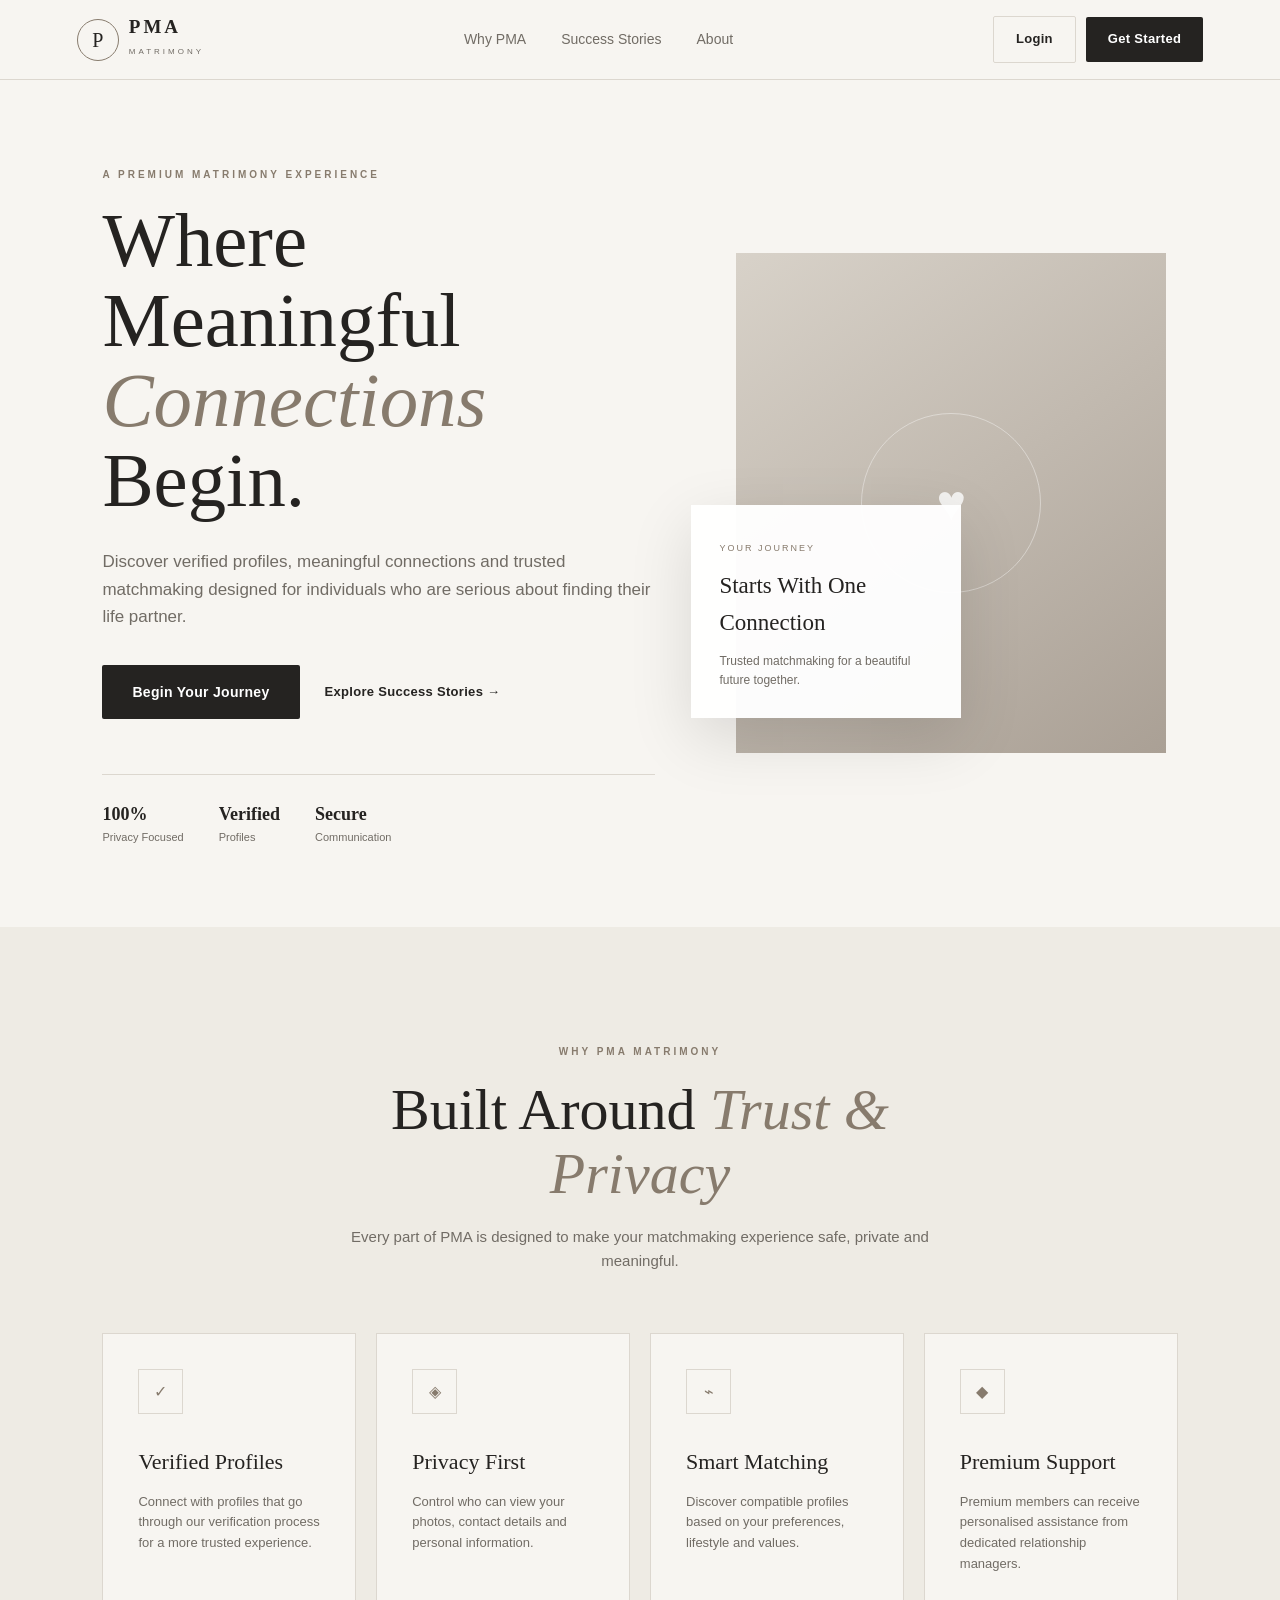
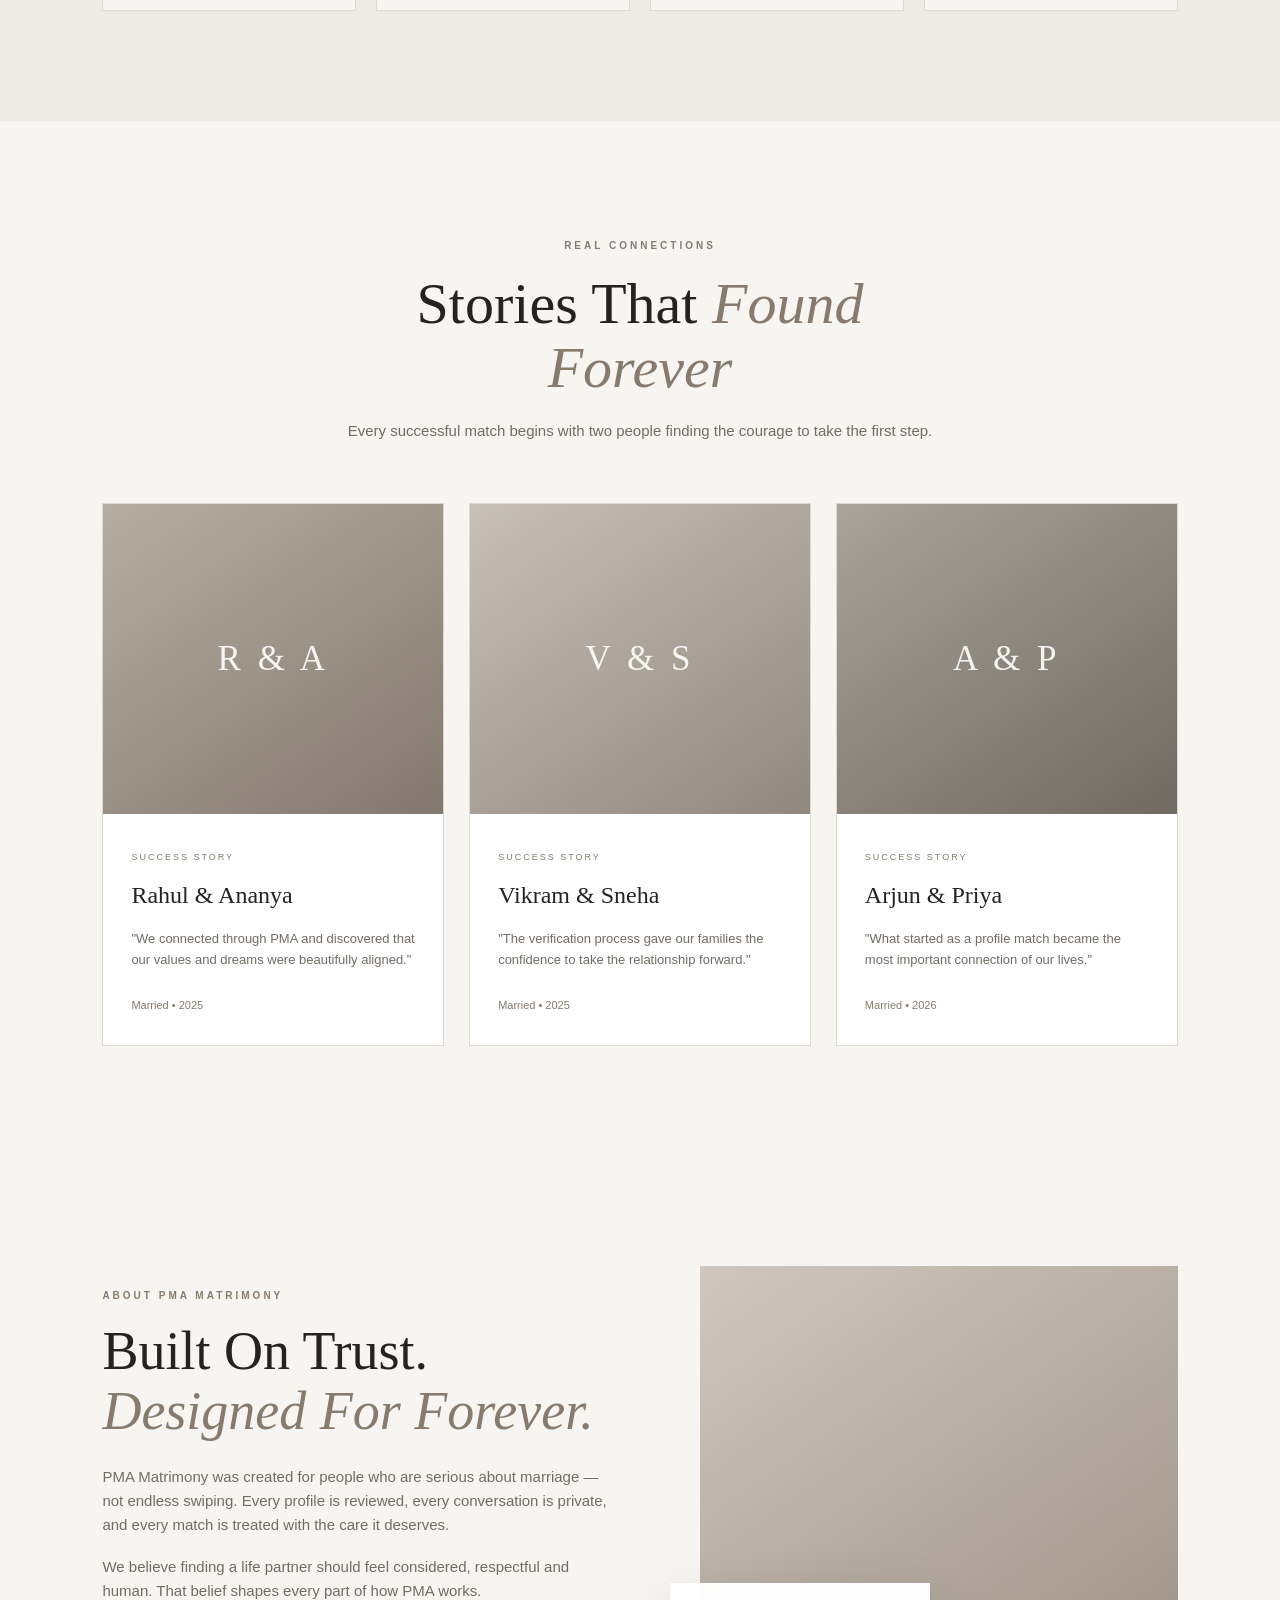
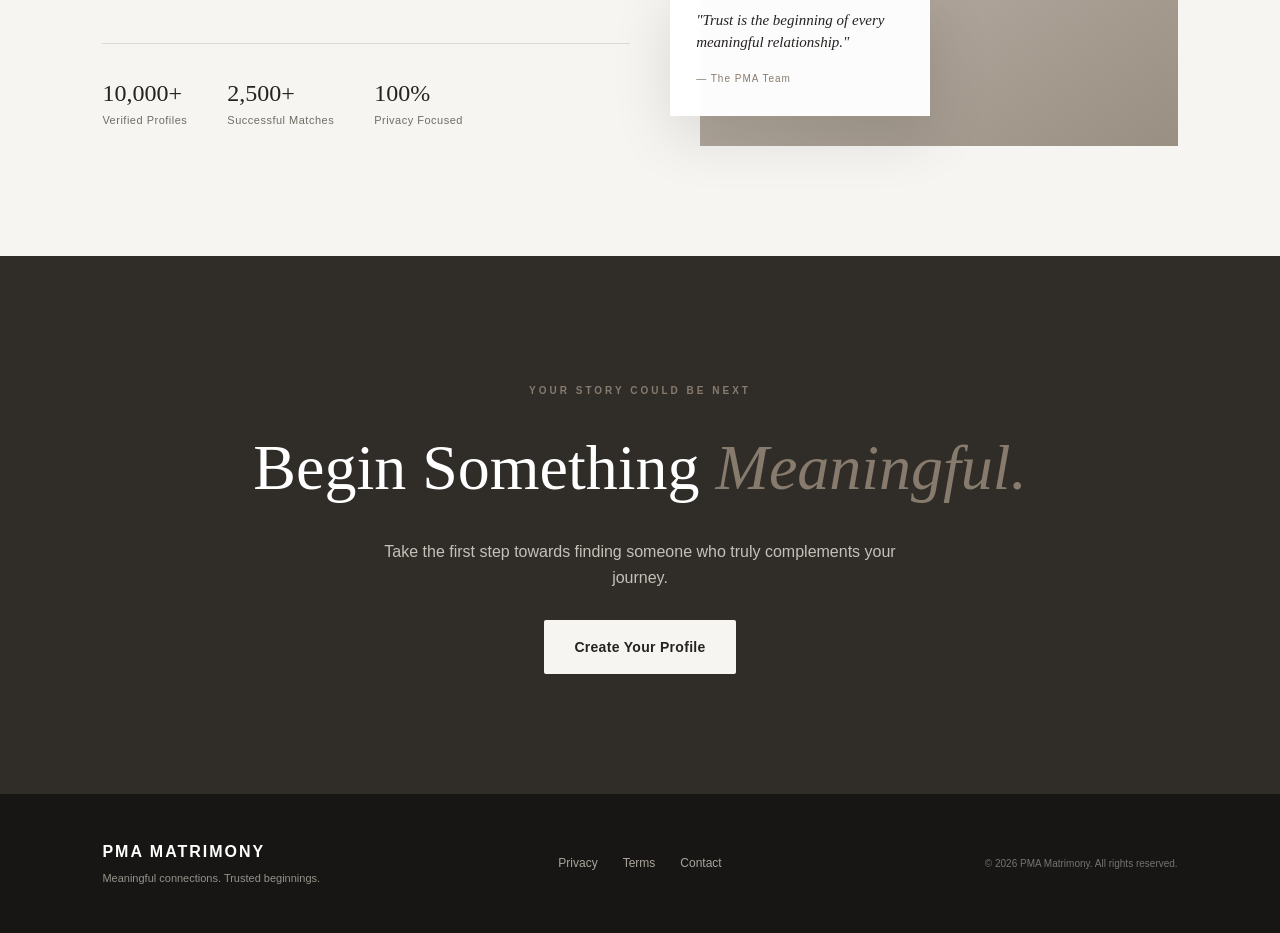
==== landing_page.html @ 4a173259 "Add files via upload" ====
<!DOCTYPE html>
<html lang="en">
<head>
    <meta charset="UTF-8">
    <meta name="viewport" content="width=device-width, initial-scale=1.0">

    <title>PMA Matrimony | Find Your Meaningful Match</title>

    <link rel="stylesheet" href="style.css">
</head>

<body>

<!-- ================= HEADER ================= -->

<header class="header">

    <div class="logo">
        <span class="logo-mark">P</span>
        <div>
            <h2>PMA</h2>
            <small>MATRIMONY</small>
        </div>
    </div>

    <nav class="navbar">
        <a href="#features">Why PMA</a>
        <a href="#stories">Success Stories</a>
        <a href="#about">About</a>
    </nav>

    <div class="header-buttons">
        <a href="login.html" class="btn btn-outline">Login</a>
        <a href="signup.html" class="btn btn-primary">Get Started</a>
    </div>

</header>


<!-- ================= HERO ================= -->

<section class="hero">

    <div class="hero-content">

        <span class="eyebrow">
            A PREMIUM MATRIMONY EXPERIENCE
        </span>

        <h1>
            Where Meaningful
            <span>Connections</span>
            Begin.
        </h1>

        <p>
            Discover verified profiles, meaningful connections and
            trusted matchmaking designed for individuals who are
            serious about finding their life partner.
        </p>

        <div class="hero-buttons">

            <a href="signup.html" class="btn btn-primary btn-large">
                Begin Your Journey
            </a>

            <a href="#stories" class="btn btn-text">
                Explore Success Stories →
            </a>

        </div>

        <div class="trust-row">

            <div>
                <strong>100%</strong>
                <span>Privacy Focused</span>
            </div>

            <div>
                <strong>Verified</strong>
                <span>Profiles</span>
            </div>

            <div>
                <strong>Secure</strong>
                <span>Communication</span>
            </div>

        </div>

    </div>


    <div class="hero-visual">

        <div class="hero-card">

            <div class="couple-image">
                <div class="image-placeholder">
                    <span>♥</span>
                </div>
            </div>

            <div class="match-card">

                <span>YOUR JOURNEY</span>

                <h3>Starts With One Connection</h3>

                <p>
                    Trusted matchmaking for a beautiful future together.
                </p>

            </div>

        </div>

    </div>

</section>


<!-- ================= FEATURES ================= -->

<section class="features-section" id="features">

    <div class="section-heading">

        <span class="eyebrow">WHY PMA MATRIMONY</span>

        <h2>
            Built Around
            <span>Trust & Privacy</span>
        </h2>

        <p>
            Every part of PMA is designed to make your matchmaking
            experience safe, private and meaningful.
        </p>

    </div>


    <div class="feature-grid">

        <div class="feature-card">

            <div class="feature-icon">✓</div>

            <h3>Verified Profiles</h3>

            <p>
                Connect with profiles that go through our verification
                process for a more trusted experience.
            </p>

        </div>


        <div class="feature-card">

            <div class="feature-icon">◈</div>

            <h3>Privacy First</h3>

            <p>
                Control who can view your photos, contact details and
                personal information.
            </p>

        </div>


        <div class="feature-card">

            <div class="feature-icon">⌁</div>

            <h3>Smart Matching</h3>

            <p>
                Discover compatible profiles based on your preferences,
                lifestyle and values.
            </p>

        </div>


        <div class="feature-card">

            <div class="feature-icon">◆</div>

            <h3>Premium Support</h3>

            <p>
                Premium members can receive personalised assistance
                from dedicated relationship managers.
            </p>

        </div>

    </div>

</section>


<!-- ================= SUCCESS STORIES ================= -->

<section class="stories-section" id="stories">

    <div class="section-heading">

        <span class="eyebrow">REAL CONNECTIONS</span>

        <h2>
            Stories That
            <span>Found Forever</span>
        </h2>

        <p>
            Every successful match begins with two people finding
            the courage to take the first step.
        </p>

    </div>


    <div class="story-grid">

        <article class="story-card">

            <div class="story-photo">
                <span>R & A</span>
            </div>

            <div class="story-content">

                <span class="story-label">SUCCESS STORY</span>

                <h3>Rahul & Ananya</h3>

                <p>
                    "We connected through PMA and discovered that
                    our values and dreams were beautifully aligned."
                </p>

                <small>Married • 2025</small>

            </div>

        </article>


        <article class="story-card">

            <div class="story-photo story-photo-two">
                <span>V & S</span>
            </div>

            <div class="story-content">

                <span class="story-label">SUCCESS STORY</span>

                <h3>Vikram & Sneha</h3>

                <p>
                    "The verification process gave our families
                    the confidence to take the relationship forward."
                </p>

                <small>Married • 2025</small>

            </div>

        </article>


        <article class="story-card">

            <div class="story-photo story-photo-three">
                <span>A & P</span>
            </div>

            <div class="story-content">

                <span class="story-label">SUCCESS STORY</span>

                <h3>Arjun & Priya</h3>

                <p>
                    "What started as a profile match became
                    the most important connection of our lives."
                </p>

                <small>Married • 2026</small>

            </div>

        </article>

    </div>

</section>

<!-- ================= ABOUT ================= -->

<section class="about-section" id="about">

    <div class="about-inner">

        <div class="about-text">

            <span class="eyebrow">ABOUT PMA MATRIMONY</span>

            <h2>
                Built On Trust.
                <span>Designed For Forever.</span>
            </h2>

            <p>
                PMA Matrimony was created for people who are serious
                about marriage — not endless swiping. Every profile is
                reviewed, every conversation is private, and every match
                is treated with the care it deserves.
            </p>

            <p>
                We believe finding a life partner should feel
                considered, respectful and human. That belief shapes
                every part of how PMA works.
            </p>

            <div class="about-stats">

                <div>
                    <strong>10,000+</strong>
                    <span>Verified Profiles</span>
                </div>

                <div>
                    <strong>2,500+</strong>
                    <span>Successful Matches</span>
                </div>

                <div>
                    <strong>100%</strong>
                    <span>Privacy Focused</span>
                </div>

            </div>

        </div>


        <div class="about-visual">

            <div class="about-image"></div>

            <div class="about-quote">

                <p>
                    "Trust is the beginning of
                    every meaningful relationship."
                </p>

                <small>— The PMA Team</small>

            </div>

        </div>

    </div>

</section>

<!-- ================= CTA ================= -->

<section class="cta-section">

    <div>

        <span class="eyebrow">YOUR STORY COULD BE NEXT</span>

        <h2>
            Begin Something
            <span>Meaningful.</span>
        </h2>

        <p>
            Take the first step towards finding someone
            who truly complements your journey.
        </p>

        <a href="signup.html" class="btn btn-light btn-large">
            Create Your Profile
        </a>

    </div>

</section>


<!-- ================= FOOTER ================= -->

<footer class="footer">

    <div class="footer-logo">
        <strong>PMA MATRIMONY</strong>
        <p>Meaningful connections. Trusted beginnings.</p>
    </div>

    <div class="footer-links">
        <a href="#">Privacy</a>
        <a href="#">Terms</a>
        <a href="#">Contact</a>
    </div>

    <p class="copyright">
        © 2026 PMA Matrimony. All rights reserved.
    </p>

</footer>

<!-- ================= PREMIUM SPLASH BUFFER ================= -->

<div class="splash-overlay" id="splashOverlay" aria-hidden="true">

    <div class="splash-content">

        <h1 class="splash-letters" aria-label="PMA">
            <span>P</span><span>M</span><span>A</span>
        </h1>

        <span class="splash-sub">MATRIMONY</span>

        <div class="splash-divider"></div>

        <p class="splash-quote">
            Where Meaningful Connections Begin.
        </p>

    </div>

</div>

<script src="script.js"></script>

</body>
</html>
---- style.css ----
/* =====================================================
   PMA MATRIMONY
   PREMIUM GLOBAL STYLES
===================================================== */


/* ================= RESET ================= */

* {
    margin: 0;
    padding: 0;
    box-sizing: border-box;
}


html {
    scroll-behavior: smooth;
}


body {
    font-family:
        Inter,
        "Segoe UI",
        Arial,
        sans-serif;

    background: #f7f5f1;

    color: #252321;

    line-height: 1.6;
}


a {
    text-decoration: none;
    color: inherit;
}


button,
input,
select,
textarea {
    font: inherit;
}


button {
    cursor: pointer;
}


/* ================= VARIABLES ================= */

:root {

    --ivory: #f7f5f1;

    --cream: #eeebe4;

    --white: #ffffff;

    --charcoal: #252321;

    --dark: #171615;

    --muted: #716c65;

    --border: #dcd7cf;

    --taupe: #a79e91;

    --bronze: #877b6d;

    --soft-dark: #302d29;

}


/* ================= LOGO ================= */

.logo {
    display: flex;
    align-items: center;
    gap: 10px;
}


.logo-mark {
    width: 42px;
    height: 42px;

    display: flex;
    align-items: center;
    justify-content: center;

    border: 1px solid var(--bronze);

    font-family: Georgia, serif;

    font-size: 20px;

    border-radius: 50%;
}


.logo h2 {
    font-family: Georgia, serif;

    font-size: 19px;

    letter-spacing: 3px;

    line-height: 1;
}


.logo small {
    font-size: 8px;

    letter-spacing: 3px;

    color: var(--muted);
}


/* ================= HEADER ================= */

.header {
    min-height: 80px;

    padding: 0 6%;

    display: flex;

    align-items: center;

    justify-content: space-between;

    background: rgba(247, 245, 241, 0.96);

    border-bottom: 1px solid var(--border);

    position: sticky;

    top: 0;

    z-index: 100;
}


.navbar {
    display: flex;

    gap: 35px;
}


.navbar a {
    font-size: 14px;

    color: var(--muted);

    transition: 0.3s;
}


.navbar a:hover {
    color: var(--charcoal);
}


.header-buttons {
    display: flex;

    align-items: center;

    gap: 10px;
}


/* ================= BUTTONS ================= */

.btn {
    border: none;

    padding: 12px 22px;

    border-radius: 2px;

    display: inline-flex;

    justify-content: center;

    align-items: center;

    font-size: 13px;

    font-weight: 600;

    letter-spacing: 0.3px;

    transition: all 0.3s ease;
}


.btn-primary {
    background: var(--charcoal);

    color: white;
}


.btn-primary:hover {
    background: #000;

    transform: translateY(-2px);
}


.btn-outline {
    border: 1px solid var(--border);

    background: transparent;

    color: var(--charcoal);
}


.btn-outline:hover {
    background: var(--cream);

    border-color: var(--taupe);
}


.btn-text {
    padding-left: 0;

    color: var(--charcoal);
}


.btn-light {
    background: var(--ivory);

    color: var(--charcoal);
}


.btn-large {
    padding: 16px 30px;

    font-size: 14px;
}


/* ================= HERO ================= */

.hero {
    min-height: 700px;

    padding: 80px 8%;

    display: grid;

    grid-template-columns: 1.1fr 0.9fr;

    align-items: center;

    gap: 70px;
}


.hero-content {
    max-width: 650px;
}


.eyebrow {
    display: inline-block;

    font-size: 10px;

    letter-spacing: 3px;

    color: var(--bronze);

    font-weight: 700;

    margin-bottom: 18px;
}


.hero h1 {
    font-family: Georgia, serif;

    font-size: clamp(48px, 6vw, 78px);

    font-weight: 400;

    line-height: 1.04;

    margin-bottom: 28px;
}


.hero h1 span,
.section-heading h2 span,
.cta-section h2 span,
.auth-brand-content h1 span,
.profile-heading h1 span {
    font-style: italic;

    color: var(--bronze);
}


.hero-content > p {
    max-width: 570px;

    color: var(--muted);

    font-size: 17px;

    margin-bottom: 35px;
}


.hero-buttons {
    display: flex;

    align-items: center;

    gap: 25px;

    flex-wrap: wrap;
}


.trust-row {
    display: flex;

    gap: 35px;

    margin-top: 55px;

    padding-top: 25px;

    border-top: 1px solid var(--border);
}


.trust-row div {
    display: flex;

    flex-direction: column;
}


.trust-row strong {
    font-family: Georgia, serif;

    font-size: 18px;
}


.trust-row span {
    color: var(--muted);

    font-size: 11px;
}


/* ================= HERO VISUAL ================= */

.hero-visual {
    display: flex;

    justify-content: center;
}


.hero-card {
    width: min(430px, 100%);

    position: relative;
}


.couple-image {
    height: 500px;

    background:
        linear-gradient(
            145deg,
            #d8d2c9,
            #aaa095
        );

    display: flex;

    align-items: center;

    justify-content: center;
}


.image-placeholder {
    width: 180px;

    height: 180px;

    border-radius: 50%;

    border: 1px solid rgba(255,255,255,0.5);

    display: flex;

    justify-content: center;

    align-items: center;

    color: white;

    font-size: 50px;

    opacity: 0.8;
}


.match-card {
    position: absolute;

    left: -45px;

    bottom: 35px;

    width: 270px;

    padding: 28px;

    background: rgba(255,255,255,0.96);

    box-shadow: 0 20px 60px rgba(0,0,0,0.12);
}


.match-card span {
    font-size: 9px;

    letter-spacing: 2px;

    color: var(--bronze);
}


.match-card h3 {
    font-family: Georgia, serif;

    font-size: 23px;

    font-weight: 400;

    margin: 10px 0;
}


.match-card p {
    color: var(--muted);

    font-size: 12px;
}


/* ================= SECTIONS ================= */

.features-section,
.stories-section {
    padding: 110px 8%;
}


.features-section {
    background: #eeebe4;
}


.section-heading {
    max-width: 620px;

    margin: 0 auto 60px;

    text-align: center;
}


.section-heading h2 {
    font-family: Georgia, serif;

    font-size: clamp(38px, 5vw, 58px);

    font-weight: 400;

    line-height: 1.1;

    margin-bottom: 20px;
}


.section-heading p {
    color: var(--muted);

    font-size: 15px;
}


/* ================= FEATURE GRID ================= */

.feature-grid {
    display: grid;

    grid-template-columns:
        repeat(4, 1fr);

    gap: 20px;
}


.feature-card {
    background: var(--ivory);

    padding: 35px;

    min-height: 260px;

    border: 1px solid var(--border);

    transition: 0.3s;
}


.feature-card:hover {
    transform: translateY(-5px);

    box-shadow: 0 15px 35px rgba(0,0,0,0.06);
}


.feature-icon {
    width: 45px;

    height: 45px;

    border: 1px solid var(--border);

    display: flex;

    justify-content: center;

    align-items: center;

    margin-bottom: 30px;

    color: var(--bronze);
}


.feature-card h3 {
    font-family: Georgia, serif;

    font-size: 22px;

    font-weight: 400;

    margin-bottom: 12px;
}


.feature-card p {
    color: var(--muted);

    font-size: 13px;
}


/* ================= STORIES ================= */

.story-grid {
    display: grid;

    grid-template-columns:
        repeat(3, 1fr);

    gap: 25px;
}


.story-card {
    background: white;

    border: 1px solid var(--border);
}


.story-photo {
    height: 310px;

    background:
        linear-gradient(
            145deg,
            #b7aea2,
            #82786d
        );

    display: flex;

    justify-content: center;

    align-items: center;

    color: rgba(255,255,255,0.9);

    font-family: Georgia, serif;

    font-size: 35px;

    letter-spacing: 4px;
}


.story-photo-two {
    background:
        linear-gradient(
            145deg,
            #c7c0b7,
            #91887d
        );
}


.story-photo-three {
    background:
        linear-gradient(
            145deg,
            #aaa399,
            #716a62
        );
}


.story-content {
    padding: 28px;
}


.story-label {
    font-size: 9px;

    letter-spacing: 2px;

    color: var(--bronze);
}


.story-content h3 {
    font-family: Georgia, serif;

    font-size: 24px;

    font-weight: 400;

    margin: 8px 0 15px;
}


.story-content p {
    color: var(--muted);

    font-size: 13px;

    margin-bottom: 20px;
}


.story-content small {
    color: var(--bronze);

    font-size: 11px;
}


/* ================= CTA ================= */

.cta-section {
    padding: 120px 8%;

    background: var(--soft-dark);

    color: white;

    text-align: center;
}


.cta-section h2 {
    font-family: Georgia, serif;

    font-size: clamp(42px, 5vw, 65px);

    font-weight: 400;

    margin-bottom: 20px;
}


.cta-section p {
    max-width: 520px;

    margin: 0 auto 30px;

    color: #c5c0b8;
}


/* ================= FOOTER ================= */

.footer {
    padding: 45px 8%;

    background: #171615;

    color: white;

    display: grid;

    grid-template-columns:
        1fr auto 1fr;

    align-items: center;

    gap: 30px;
}


.footer-logo strong {
    letter-spacing: 2px;
}


.footer-logo p {
    color: #96918a;

    font-size: 11px;

    margin-top: 5px;
}


.footer-links {
    display: flex;

    gap: 25px;

    font-size: 12px;

    color: #aaa49c;
}


.copyright {
    text-align: right;

    color: #77736e;

    font-size: 10px;
}


/* =====================================================
   AUTH PAGES
===================================================== */

.auth-page {
    min-height: 100vh;

    background: var(--ivory);
}


.auth-container {
    min-height: 100vh;

    display: grid;

    grid-template-columns: 45% 55%;
}


.auth-brand {
    background: var(--soft-dark);

    color: white;

    padding: 50px;

    display: flex;

    flex-direction: column;

    justify-content: space-between;
}


.auth-brand .logo-mark {
    border-color: #aaa197;
}


.auth-brand-content {
    max-width: 500px;

    margin: auto 0;
}


.auth-brand-content h1 {
    font-family: Georgia, serif;

    font-size: clamp(45px, 5vw, 65px);

    font-weight: 400;

    line-height: 1.05;

    margin-bottom: 25px;
}


.auth-brand-content p {
    color: #bdb7af;

    max-width: 450px;
}


.auth-form-container {
    display: flex;

    align-items: center;

    justify-content: center;

    padding: 60px 8%;
}


.auth-form {
    width: 100%;

    max-width: 480px;
}


.back-link {
    display: inline-block;

    color: var(--muted);

    font-size: 12px;

    margin-bottom: 45px;
}


.auth-form h2 {
    font-family: Georgia, serif;

    font-size: 42px;

    font-weight: 400;

    margin-bottom: 8px;
}


.form-intro {
    color: var(--muted);

    font-size: 13px;

    margin-bottom: 35px;
}


/* ================= FORMS ================= */

.form-group {
    margin-bottom: 20px;
}


.form-group label {
    display: block;

    font-size: 11px;

    font-weight: 600;

    margin-bottom: 8px;

    color: var(--charcoal);
}


.form-group input,
.form-group select,
.form-group textarea {
    width: 100%;

    padding: 14px 15px;

    background: white;

    border: 1px solid var(--border);

    outline: none;

    color: var(--charcoal);

    transition: 0.3s;

    border-radius: 2px;
}


.form-group input:focus,
.form-group select:focus,
.form-group textarea:focus {
    border-color: var(--bronze);

    box-shadow:
        0 0 0 3px rgba(135,123,109,0.08);
}


.password-wrapper {
    position: relative;
}


.password-wrapper input {
    padding-right: 65px;
}


.password-toggle {
    position: absolute;

    right: 12px;

    top: 50%;

    transform: translateY(-50%);

    border: none;

    background: none;

    color: var(--bronze);

    font-size: 11px;
}


.form-options {
    display: flex;

    justify-content: space-between;

    align-items: center;

    font-size: 11px;

    margin-bottom: 25px;
}


.form-options a,
.signup-text a {
    color: var(--bronze);

    font-weight: 600;
}


.remember {
    display: flex;

    gap: 7px;

    align-items: center;
}


.auth-submit {
    width: 100%;

    padding: 16px;
}


.error-message {
    display: block;

    color: #8b5e5e;

    font-size: 11px;

    margin-top: 5px;
}


.success-message {
    color: #66705f;

    font-size: 12px;

    margin-top: 15px;
}


.auth-divider {
    margin: 30px 0;

    border-top: 1px solid var(--border);

    text-align: center;

    position: relative;
}


.auth-divider span {
    position: relative;

    top: -10px;

    padding: 0 12px;

    background: var(--ivory);

    font-size: 10px;

    color: var(--muted);
}


.signup-text {
    text-align: center;

    font-size: 12px;

    color: var(--muted);
}


.demo-info {
    margin-top: 30px;

    padding: 15px;

    background: var(--cream);

    font-size: 11px;

    color: var(--muted);
}


.demo-info strong {
    color: var(--charcoal);

    display: block;

    margin-bottom: 5px;
}


/* ================= SIGNUP ================= */

.form-row {
    display: grid;

    grid-template-columns: 1fr 1fr;

    gap: 15px;
}


.terms-check {
    display: flex;

    gap: 10px;

    align-items: flex-start;

    font-size: 11px;

    color: var(--muted);

    margin-bottom: 15px;
}


/* =====================================================
   PROFILE SETUP
===================================================== */

.profile-page {
    background: var(--ivory);
}


.profile-header {
    min-height: 75px;

    background: white;

    border-bottom: 1px solid var(--border);

    padding: 0 7%;

    display: flex;

    justify-content: space-between;

    align-items: center;
}


.save-text {
    font-size: 11px;

    color: var(--muted);
}


.profile-container {
    max-width: 1000px;

    margin: auto;

    padding: 80px 25px;
}


.profile-heading {
    text-align: center;

    max-width: 650px;

    margin: auto auto 55px;
}


.profile-heading h1 {
    font-family: Georgia, serif;

    font-weight: 400;

    font-size: 55px;

    line-height: 1.05;

    margin-bottom: 20px;
}


.profile-heading p {
    color: var(--muted);
}


/* ================= PROGRESS ================= */

.profile-progress {
    display: flex;

    align-items: center;

    justify-content: center;

    margin-bottom: 60px;
}


.progress-step {
    display: flex;

    align-items: center;

    gap: 8px;

    font-size: 11px;

    color: var(--muted);

    white-space: nowrap;
}


.progress-step span {
    width: 30px;

    height: 30px;

    border: 1px solid var(--border);

    display: flex;

    align-items: center;

    justify-content: center;

    border-radius: 50%;
}


.progress-step.active {
    color: var(--charcoal);

    font-weight: 600;
}


.progress-step.active span {
    background: var(--charcoal);

    color: white;

    border-color: var(--charcoal);
}


.progress-line {
    height: 1px;

    width: 70px;

    background: var(--border);

    margin: 0 15px;
}


/* ================= PROFILE SECTION ================= */

.profile-section {
    background: white;

    border: 1px solid var(--border);

    padding: 40px;

    margin-bottom: 25px;
}


.profile-section-heading {
    display: flex;

    gap: 20px;

    margin-bottom: 35px;
}


.profile-section-heading > span {
    font-family: Georgia, serif;

    color: var(--bronze);

    font-size: 18px;
}


.profile-section-heading h2 {
    font-family: Georgia, serif;

    font-weight: 400;

    font-size: 28px;
}


.profile-section-heading p {
    font-size: 12px;

    color: var(--muted);

    margin-top: 3px;
}


.form-grid {
    display: grid;

    grid-template-columns:
        repeat(2, 1fr);

    gap: 5px 20px;
}


.full-width {
    grid-column: 1 / -1;
}


.profile-actions {
    display: flex;

    justify-content: space-between;

    margin-top: 35px;
}


/* =====================================================
   DASHBOARD
===================================================== */

.dashboard-page {
    background: var(--ivory);
}


.dashboard-header {
    min-height: 75px;

    background: white;

    border-bottom: 1px solid var(--border);

    padding: 0 5%;

    display: flex;

    align-items: center;

    justify-content: space-between;
}


.dashboard-nav {
    display: flex;

    gap: 30px;
}


.dashboard-nav a {
    font-size: 12px;

    color: var(--muted);

    padding: 27px 0;

    border-bottom: 2px solid transparent;
}


.dashboard-nav a.active {
    color: var(--charcoal);

    border-color: var(--charcoal);
}


.dashboard-user {
    display: flex;

    align-items: center;

    gap: 10px;

    font-size: 11px;
}


.user-avatar {
    width: 32px;

    height: 32px;

    background: var(--cream);

    display: flex;

    justify-content: center;

    align-items: center;

    border-radius: 50%;
}


.dashboard-user button {
    border: none;

    background: none;

    color: var(--bronze);

    font-size: 11px;

    margin-left: 10px;
}


.dashboard-container {
    max-width: 1250px;

    margin: auto;

    padding: 60px 25px;
}


.dashboard-welcome {
    display: flex;

    justify-content: space-between;

    align-items: center;

    margin-bottom: 60px;
}


.dashboard-welcome h1 {
    font-family: Georgia, serif;

    font-weight: 400;

    font-size: 48px;
}


.dashboard-welcome p {
    color: var(--muted);

    font-size: 14px;
}


.profile-strength {
    width: 260px;

    padding: 22px;

    background: white;

    border: 1px solid var(--border);
}


.profile-strength span {
    font-size: 10px;

    color: var(--muted);
}


.profile-strength strong {
    display: block;

    font-family: Georgia, serif;

    font-size: 28px;

    margin: 4px 0 10px;
}


.strength-bar {
    height: 4px;

    background: var(--cream);
}


.strength-bar div {
    height: 100%;

    width: 72%;

    background: var(--bronze);
}


.profile-strength small {
    display: block;

    color: var(--muted);

    font-size: 9px;

    margin-top: 10px;
}


/* ================= MATCHES ================= */

.match-toolbar {
    display: flex;

    justify-content: space-between;

    align-items: center;

    margin-bottom: 25px;
}


.match-toolbar h2 {
    font-family: Georgia, serif;

    font-size: 28px;

    font-weight: 400;
}


.match-toolbar p {
    color: var(--muted);

    font-size: 11px;
}


.matches-grid {
    display: grid;

    grid-template-columns:
        repeat(3, 1fr);

    gap: 25px;
}


.match-profile {
    background: white;

    border: 1px solid var(--border);
}


.profile-photo {
    height: 330px;

    display: flex;

    align-items: center;

    justify-content: center;

    background:
        linear-gradient(
            145deg,
            #b9b0a5,
            #80776e
        );

    color: white;

    font-family: Georgia, serif;

    font-size: 25px;
}


.profile-two {
    background:
        linear-gradient(
            145deg,
            #c7c0b8,
            #918980
        );
}


.profile-three {
    background:
        linear-gradient(
            145deg,
            #aaa29a,
            #706a64
        );
}


.match-details {
    padding: 22px;
}


.verified {
    font-size: 9px;

    letter-spacing: 1px;

    color: #687160;
}


.match-details h3 {
    font-family: Georgia, serif;

    font-weight: 400;

    font-size: 23px;

    margin: 8px 0;
}


.match-details p {
    color: var(--muted);

    font-size: 11px;

    margin-bottom: 4px;
}


.match-actions {
    display: flex;

    gap: 8px;

    margin-top: 20px;
}


.match-actions .btn {
    flex: 1;

    padding: 10px 8px;

    font-size: 10px;
}


/* =====================================================
   RESPONSIVE DESIGN
===================================================== */


/* TABLET */

@media (max-width: 1000px) {

    .navbar {
        display: none;
    }


    .hero {
        grid-template-columns: 1fr;

        padding-top: 70px;

        text-align: center;
    }


    .hero-content {
        margin: auto;
    }


    .hero-buttons {
        justify-content: center;
    }


    .trust-row {
        justify-content: center;
    }


    .hero-visual {
        margin-top: 20px;
    }


    .feature-grid {
        grid-template-columns:
            repeat(2, 1fr);
    }


    .story-grid {
        grid-template-columns:
            repeat(2, 1fr);
    }


    .story-card:last-child {
        display: none;
    }


    .auth-container {
        grid-template-columns: 1fr;
    }


    .auth-brand {
        min-height: 350px;

        padding: 35px;
    }


    .auth-brand-content {
        margin-top: 60px;
    }


    .auth-form-container {
        padding: 60px 30px;
    }


    .dashboard-nav {
        display: none;
    }


    .matches-grid {
        grid-template-columns:
            repeat(2, 1fr);
    }

}


/* MOBILE */

@media (max-width: 650px) {

    .header {
        padding: 0 20px;
    }


    .header-buttons .btn-outline {
        display: none;
    }


    .header-buttons .btn {
        padding: 10px 15px;

        font-size: 11px;
    }


    .logo-mark {
        width: 36px;

        height: 36px;
    }


    .logo h2 {
        font-size: 16px;
    }


    .hero {
        padding: 60px 20px;

        gap: 50px;
    }


    .hero h1 {
        font-size: 48px;
    }


    .hero-content > p {
        font-size: 14px;
    }


    .trust-row {
        gap: 18px;

        flex-wrap: wrap;
    }


    .couple-image {
        height: 400px;
    }


    .match-card {
        left: 10px;

        bottom: 20px;

        width: 230px;
    }


    .features-section,
    .stories-section {
        padding: 75px 20px;
    }


    .section-heading h2 {
        font-size: 40px;
    }


    .feature-grid,
    .story-grid {
        grid-template-columns: 1fr;
    }


    .story-card:last-child {
        display: block;
    }


    .cta-section {
        padding: 80px 20px;
    }


    .footer {
        grid-template-columns: 1fr;

        text-align: center;
    }


    .footer-links {
        justify-content: center;
    }


    .copyright {
        text-align: center;
    }


    /* AUTH */

    .auth-brand {
        min-height: 300px;

        padding: 25px;
    }


    .auth-brand-content h1 {
        font-size: 45px;
    }


    .auth-form-container {
        padding: 45px 20px;
    }


    .auth-form h2 {
        font-size: 35px;
    }


    .form-row {
        grid-template-columns: 1fr;

        gap: 0;
    }


    /* PROFILE */

    .profile-header {
        padding: 0 20px;
    }


    .save-text {
        display: none;
    }


    .profile-container {
        padding: 55px 15px;
    }


    .profile-heading h1 {
        font-size: 43px;
    }


    .profile-progress {
        transform: scale(0.85);

        margin-left: -20px;

        margin-right: -20px;
    }


    .progress-line {
        width: 30px;

        margin: 0 7px;
    }


    .profile-section {
        padding: 25px 20px;
    }


    .form-grid {
        grid-template-columns: 1fr;
    }


    .full-width {
        grid-column: auto;
    }


    .profile-actions {
        flex-direction: column;

        gap: 10px;
    }


    /* DASHBOARD */

    .dashboard-header {
        padding: 0 20px;
    }


    .dashboard-user span,
    .dashboard-user button {
        display: none;
    }


    .dashboard-container {
        padding: 40px 15px;
    }


    .dashboard-welcome {
        flex-direction: column;

        align-items: flex-start;

        gap: 30px;
    }


    .dashboard-welcome h1 {
        font-size: 40px;
    }


    .profile-strength {
        width: 100%;
    }


    .matches-grid {
        grid-template-columns: 1fr;
    }


    .match-toolbar {
        align-items: flex-start;

        gap: 15px;
    }
}

/* =====================================================
PROFILE FORM ADDITIONS
===================================================== */

.form-hint {
display: block;
margin-top: 5px;

color: var(--muted);

font-size: 10px;

}

.profile-form-error {
width: 100%;

text-align: center;

color: #8b5e5e;

font-size: 12px;

margin-top: 20px;


}

/* Better select appearance */

.form-group select {
cursor: pointer;
}

/* Better textarea */

.form-group textarea {
resize: vertical;

min-height: 100px;

}

/* Mobile profile progress */

@media (max-width: 650px) {


.profile-progress {
    overflow-x: auto;

    justify-content: flex-start;

    padding-bottom: 10px;
}

.progress-step {
    flex-shrink: 0;
}

.profile-section-heading {
    gap: 12px;
}

.profile-section-heading h2 {
    font-size: 24px;
}


}

/* =========================================
   PMA MATRIMONY - AUTH PAGE RESPONSIVE FIX
   ========================================= */

.auth-page {
    margin: 0;
    padding: 0;
    min-height: 100vh;
    width: 100%;
    overflow-x: hidden;
}

.auth-container {
    min-height: 100vh;
    width: 100%;
    display: grid;
    grid-template-columns: 1fr 1fr;
}


/* =========================================
   LEFT BRAND AREA
   ========================================= */

.auth-brand {
    min-height: 100vh;
    padding: 60px;
    display: flex;
    flex-direction: column;
    justify-content: space-between;
    box-sizing: border-box;
}

.auth-logo {
    flex-shrink: 0;
}

.auth-brand-content {
    max-width: 560px;
    margin: auto 0;
}

.auth-brand-content .eyebrow {
    display: inline-block;
    margin-bottom: 20px;
    font-size: 12px;
    letter-spacing: 3px;
    font-weight: 600;
}

.auth-brand-content h1 {
    font-size: clamp(42px, 5vw, 76px);
    line-height: 1.05;
    margin: 0 0 25px;
}

.auth-brand-content h1 span {
    display: block;
}

.auth-brand-content p {
    max-width: 480px;
    font-size: 17px;
    line-height: 1.7;
}


/* =========================================
   FORM AREA
   ========================================= */

.auth-form-container {
    min-height: 100vh;
    display: flex;
    align-items: center;
    justify-content: center;
    padding: 50px;
    box-sizing: border-box;
}

.auth-form {
    width: 100%;
    max-width: 460px;
}

.back-link {
    display: inline-block;
    margin-bottom: 45px;
    text-decoration: none;
}

.auth-form h2 {
    margin: 0 0 10px;
    font-size: 38px;
    line-height: 1.2;
}

.form-intro {
    margin: 0 0 35px;
    line-height: 1.6;
}


/* =========================================
   FORM FIELDS
   ========================================= */

.form-group {
    width: 100%;
    margin-bottom: 22px;
}

.form-group label {
    display: block;
    margin-bottom: 9px;
    font-size: 14px;
    font-weight: 600;
}

.form-group input {
    width: 100%;
    min-height: 52px;
    padding: 14px 16px;
    box-sizing: border-box;
    border-radius: 8px;
    font-size: 15px;
    outline: none;
}


/* =========================================
   PASSWORD
   ========================================= */

.password-wrapper {
    position: relative;
    width: 100%;
}

.password-wrapper input {
    padding-right: 75px;
}

.password-toggle {
    position: absolute;
    right: 10px;
    top: 50%;
    transform: translateY(-50%);
    border: none;
    background: transparent;
    cursor: pointer;
    padding: 8px;
    font-size: 13px;
}


/* =========================================
   OPTIONS
   ========================================= */

.form-options {
    width: 100%;
    display: flex;
    justify-content: space-between;
    align-items: center;
    gap: 15px;
    margin: 5px 0 25px;
    font-size: 13px;
}

.remember {
    display: flex;
    align-items: center;
    gap: 8px;
}

.remember input {
    width: auto;
}


/* =========================================
   LOGIN BUTTON
   ========================================= */

.auth-submit {
    width: 100%;
    min-height: 54px;
    border: none;
    cursor: pointer;
    border-radius: 8px;
    font-size: 15px;
    font-weight: 600;
}


/* =========================================
   DIVIDER
   ========================================= */

.auth-divider {
    display: flex;
    align-items: center;
    gap: 15px;
    margin: 32px 0;
}

.auth-divider::before,
.auth-divider::after {
    content: "";
    height: 1px;
    flex: 1;
}

.auth-divider span {
    font-size: 12px;
    letter-spacing: 1px;
}


/* =========================================
   SIGNUP
   ========================================= */

.signup-text {
    text-align: center;
    margin: 0;
    font-size: 14px;
}

.signup-text a {
    font-weight: 600;
    text-decoration: none;
}


/* =========================================
   ERROR / SUCCESS
   ========================================= */

.error-message {
    display: block;
    min-height: 18px;
    margin-top: 6px;
    font-size: 12px;
}

.success-message {
    margin-top: 15px;
    font-size: 14px;
}


/* =========================================
   TABLET
   ========================================= */

@media (max-width: 900px) {

    .auth-container {
        grid-template-columns: 1fr;
    }

    .auth-brand {
        min-height: auto;
        padding: 40px;
    }

    .auth-brand-content {
        margin: 60px auto 20px;
        width: 100%;
        max-width: 650px;
    }

    .auth-brand-content h1 {
        font-size: clamp(40px, 8vw, 60px);
    }

    .auth-form-container {
        min-height: auto;
        padding: 50px 40px 70px;
    }

}


/* =========================================
   MOBILE
   ========================================= */

@media (max-width: 600px) {

    .auth-brand {
        padding: 28px 22px;
    }

    .auth-logo {
        transform: scale(0.9);
        transform-origin: left top;
    }

    .auth-brand-content {
        margin: 40px auto 10px;
    }

    .auth-brand-content .eyebrow {
        font-size: 10px;
        letter-spacing: 2px;
    }

    .auth-brand-content h1 {
        font-size: 40px;
        line-height: 1.08;
        margin-bottom: 18px;
    }

    .auth-brand-content p {
        font-size: 14px;
        line-height: 1.6;
    }

    .auth-form-container {
        padding: 35px 22px 50px;
    }

    .auth-form {
        max-width: 100%;
    }

    .back-link {
        margin-bottom: 30px;
    }

    .auth-form h2 {
        font-size: 30px;
    }

    .form-intro {
        font-size: 14px;
        margin-bottom: 28px;
    }

    .form-options {
        align-items: flex-start;
        font-size: 12px;
    }

    .auth-submit {
        min-height: 52px;
    }

}


/* =========================================
   VERY SMALL PHONES
   ========================================= */

@media (max-width: 380px) {

    .auth-brand {
        padding: 24px 18px;
    }

    .auth-form-container {
        padding: 30px 18px 45px;
    }

    .auth-brand-content h1 {
        font-size: 34px;
    }

    .auth-form h2 {
        font-size: 27px;
    }

    .form-options {
        flex-direction: column;
        gap: 12px;
    }

}

/* ================= ABOUT SECTION ================= */

.about-section {
    padding: 110px 8%;
    background: var(--ivory);
}

.about-inner {
    max-width: 1200px;
    margin: 0 auto;
    display: grid;
    grid-template-columns: 1.05fr 0.95fr;
    gap: 70px;
    align-items: center;
}

.about-text h2 {
    font-family: Georgia, serif;
    font-weight: 400;
    font-size: clamp(36px, 4.5vw, 54px);
    line-height: 1.1;
    margin-bottom: 24px;
}

.about-text h2 span {
    font-style: italic;
    color: var(--bronze);
}

.about-text p {
    color: var(--muted);
    font-size: 15px;
    margin-bottom: 18px;
    max-width: 520px;
}

.about-stats {
    display: flex;
    gap: 40px;
    margin-top: 40px;
    padding-top: 30px;
    border-top: 1px solid var(--border);
}

.about-stats div {
    display: flex;
    flex-direction: column;
}

.about-stats strong {
    font-family: Georgia, serif;
    font-size: 24px;
    font-weight: 400;
}

.about-stats span {
    color: var(--muted);
    font-size: 11px;
    letter-spacing: 0.5px;
}

.about-visual {
    position: relative;
}

.about-image {
    height: 480px;
    background: linear-gradient(145deg, #cfc7bd, #9a8f83);
}

.about-quote {
    position: absolute;
    left: -30px;
    bottom: 30px;
    width: 260px;
    padding: 26px;
    background: rgba(255, 255, 255, 0.97);
    box-shadow: 0 20px 60px rgba(0, 0, 0, 0.12);
}

.about-quote p {
    font-family: Georgia, serif;
    font-style: italic;
    font-size: 15px;
    color: var(--charcoal);
    margin-bottom: 10px;
    line-height: 1.5;
}

.about-quote small {
    color: var(--bronze);
    font-size: 10px;
    letter-spacing: 1px;
}

/* Tablet */
@media (max-width: 1000px) {

    .about-inner {
        grid-template-columns: 1fr;
        gap: 50px;
    }

    .about-text p {
        max-width: 100%;
    }

    .about-image {
        height: 380px;
    }

    .about-quote {
        left: 20px;
    }
}

/* Mobile */
@media (max-width: 650px) {

    .about-section {
        padding: 75px 20px;
    }

    .about-stats {
        flex-wrap: wrap;
        gap: 25px;
    }

    .about-quote {
        position: static;
        width: 100%;
        margin-top: -40px;
        margin-left: 20px;
        margin-right: 20px;
        width: calc(100% - 40px);
    }
}

/* =====================================================
   PREMIUM SPLASH BUFFER
===================================================== */

.splash-overlay {
    position: fixed;
    inset: 0;
    z-index: 9999;

    background: #ffffff;

    display: flex;
    align-items: center;
    justify-content: center;

    opacity: 0;
    visibility: hidden;

    transition:
        opacity 0.4s ease,
        visibility 0.4s ease;
}

.splash-overlay.active {
    opacity: 1;
    visibility: visible;
}

.splash-overlay.fade-out {
    opacity: 0;
}

/* ---------- CONTENT ---------- */

.splash-content {
    display: flex;
    flex-direction: column;
    align-items: center;
    text-align: center;
    padding: 0 20px;
}

/* ---------- PMA LETTERS ---------- */

.splash-letters {
    font-family: Georgia, serif;
    font-size: clamp(72px, 12vw, 130px);
    font-weight: 400;
    letter-spacing: 14px;

    color: var(--charcoal);

    line-height: 1;
    margin: 0 0 18px;

    display: flex;
}

.splash-letters span {
    display: inline-block;

    opacity: 0;

    animation: splashType 0.35s cubic-bezier(0.2, 0.7, 0.3, 1) forwards;
}

.splash-letters span:nth-child(1) { animation-delay: 0.2s; }
.splash-letters span:nth-child(2) { animation-delay: 0.45s; }
.splash-letters span:nth-child(3) { animation-delay: 0.7s; }

@keyframes splashType {
    from {
        opacity: 0;
        filter: blur(8px);
        transform: translateY(10px) scale(0.96);
    }
    to {
        opacity: 1;
        filter: blur(0);
        transform: translateY(0) scale(1);
    }
}

/* ---------- MATRIMONY ---------- */

.splash-sub {
    font-size: 14px;
    letter-spacing: 12px;
    color: var(--bronze);
    font-weight: 500;
    text-indent: 12px; /* balances the trailing letter-spacing */

    opacity: 0;
    animation: splashFade 0.7s ease forwards;
    animation-delay: 1s;
}

/* ---------- DIVIDER ---------- */

.splash-divider {
    width: 0;
    height: 1px;
    background: var(--bronze);
    margin: 34px 0;

    animation: splashLine 0.7s cubic-bezier(0.5, 0, 0.2, 1) forwards;
    animation-delay: 1.25s;
}

/* ---------- QUOTE ---------- */

.splash-quote {
    font-family: Georgia, serif;
    font-style: italic;
    font-size: clamp(15px, 1.6vw, 19px);
    color: var(--muted);
    max-width: 520px;
    line-height: 1.5;

    opacity: 0;
    animation: splashFade 0.9s ease forwards;
    animation-delay: 1.5s;
}

/* ---------- SHARED KEYFRAMES ---------- */

@keyframes splashFade {
    from { opacity: 0; transform: translateY(6px); }
    to   { opacity: 1; transform: translateY(0); }
}

@keyframes splashLine {
    from { width: 0; opacity: 0; }
    to   { width: 60px; opacity: 1; }
}

/* ---------- REDUCED MOTION ---------- */

@media (prefers-reduced-motion: reduce) {

    .splash-letters span,
    .splash-sub,
    .splash-divider,
    .splash-quote {
        animation: none !important;
        opacity: 1 !important;
    }

    .splash-divider { width: 60px; }
}
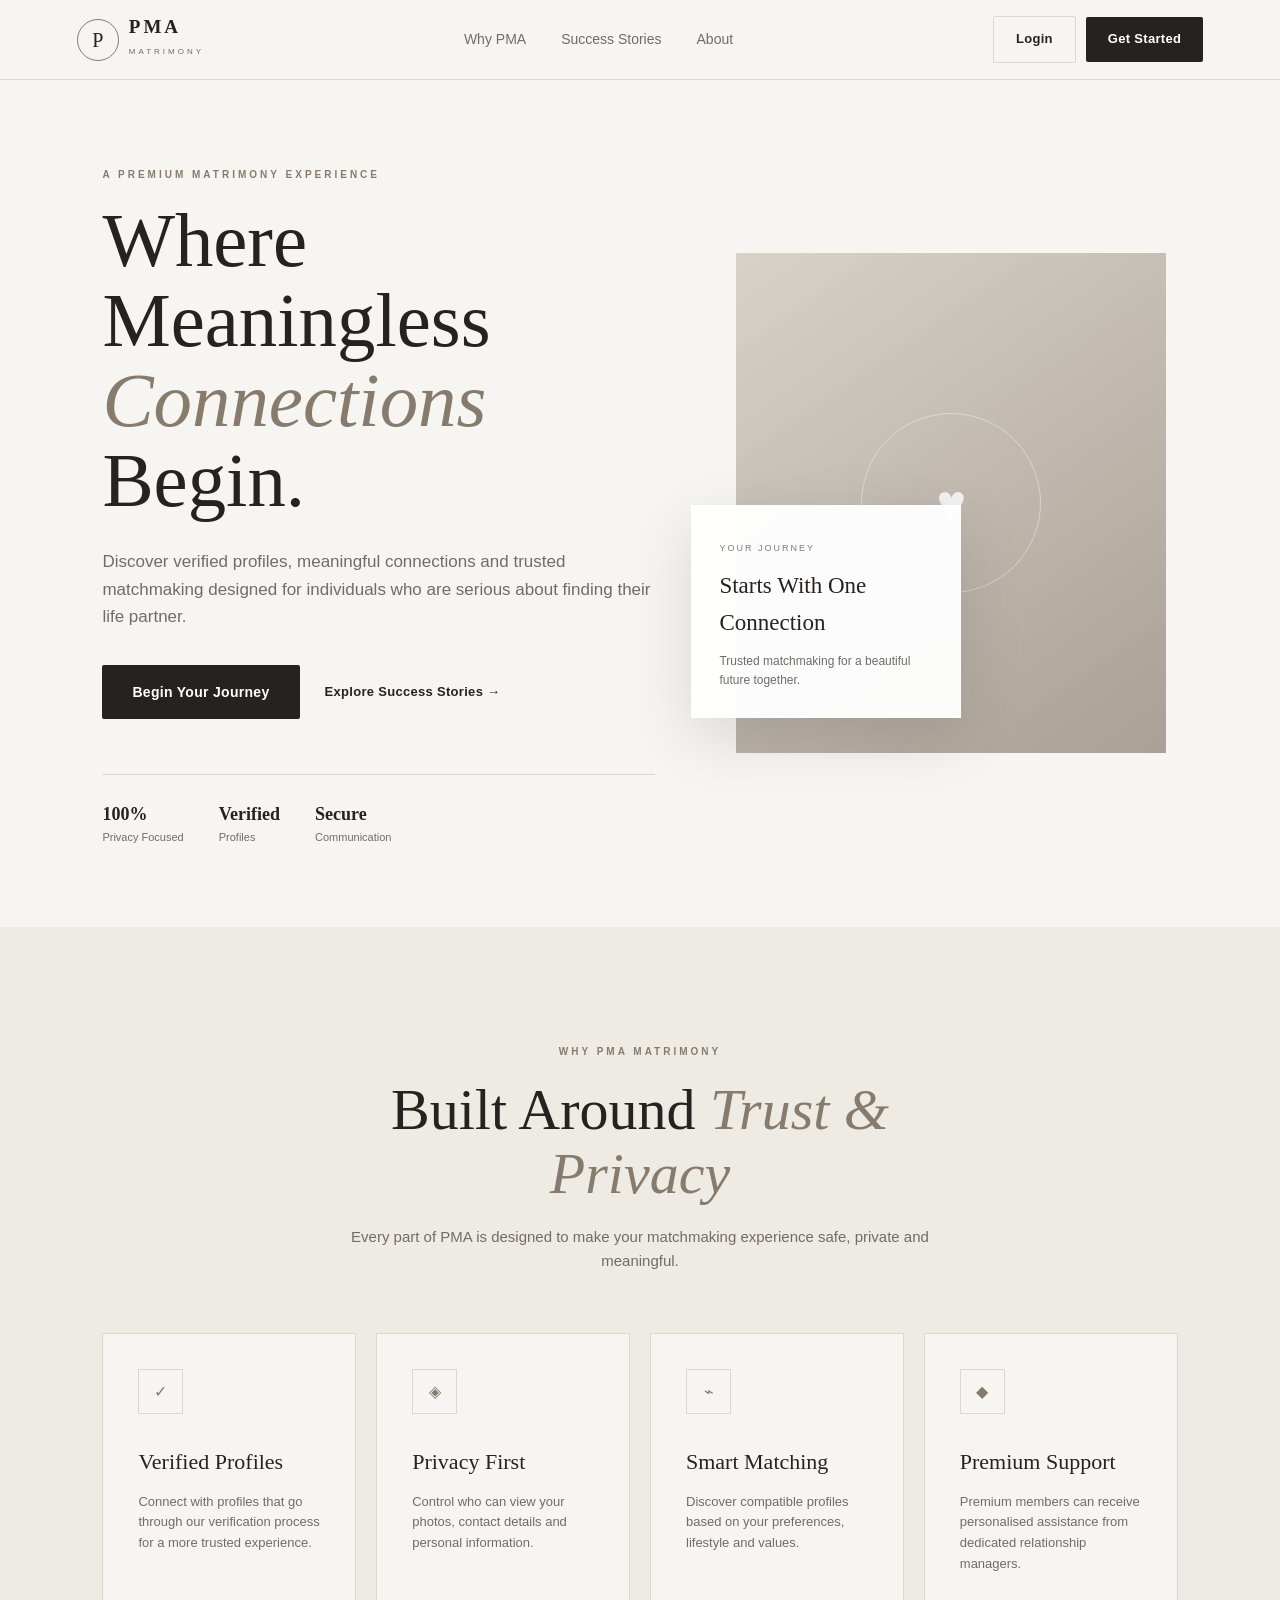
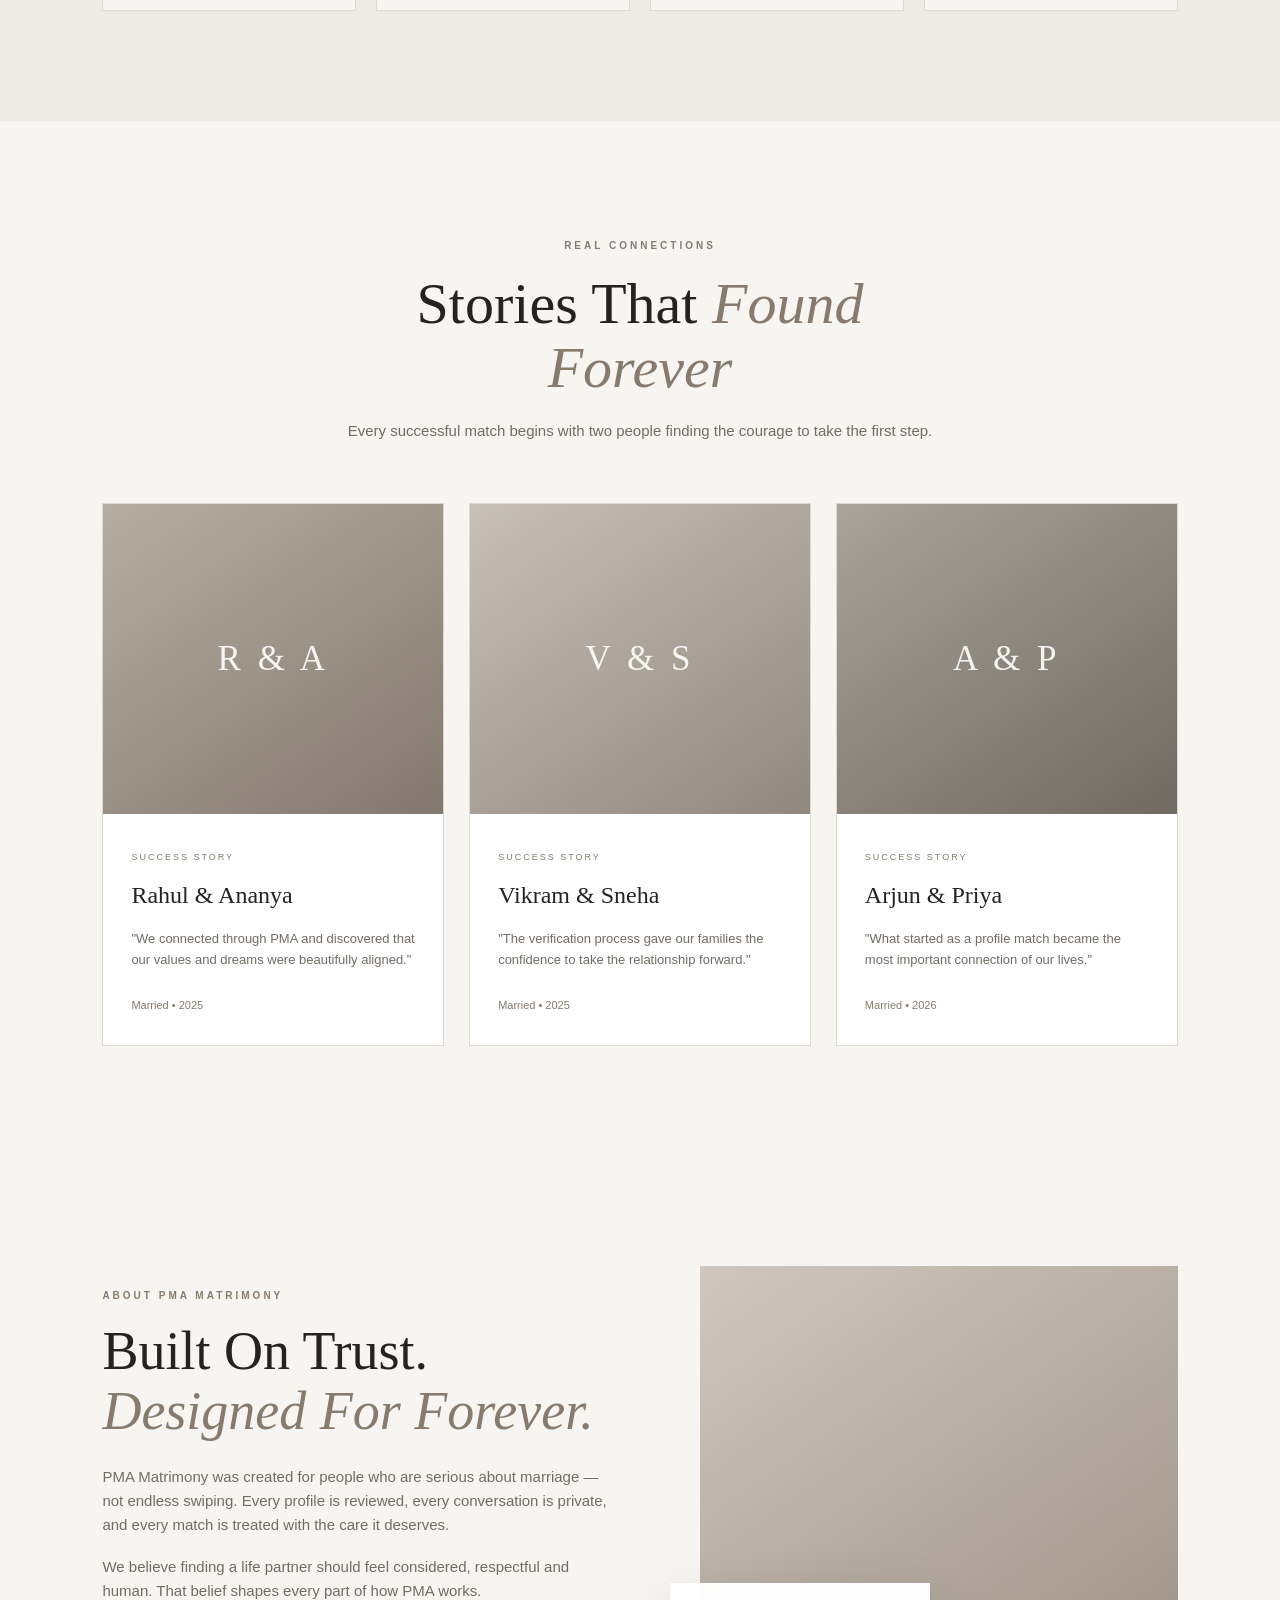
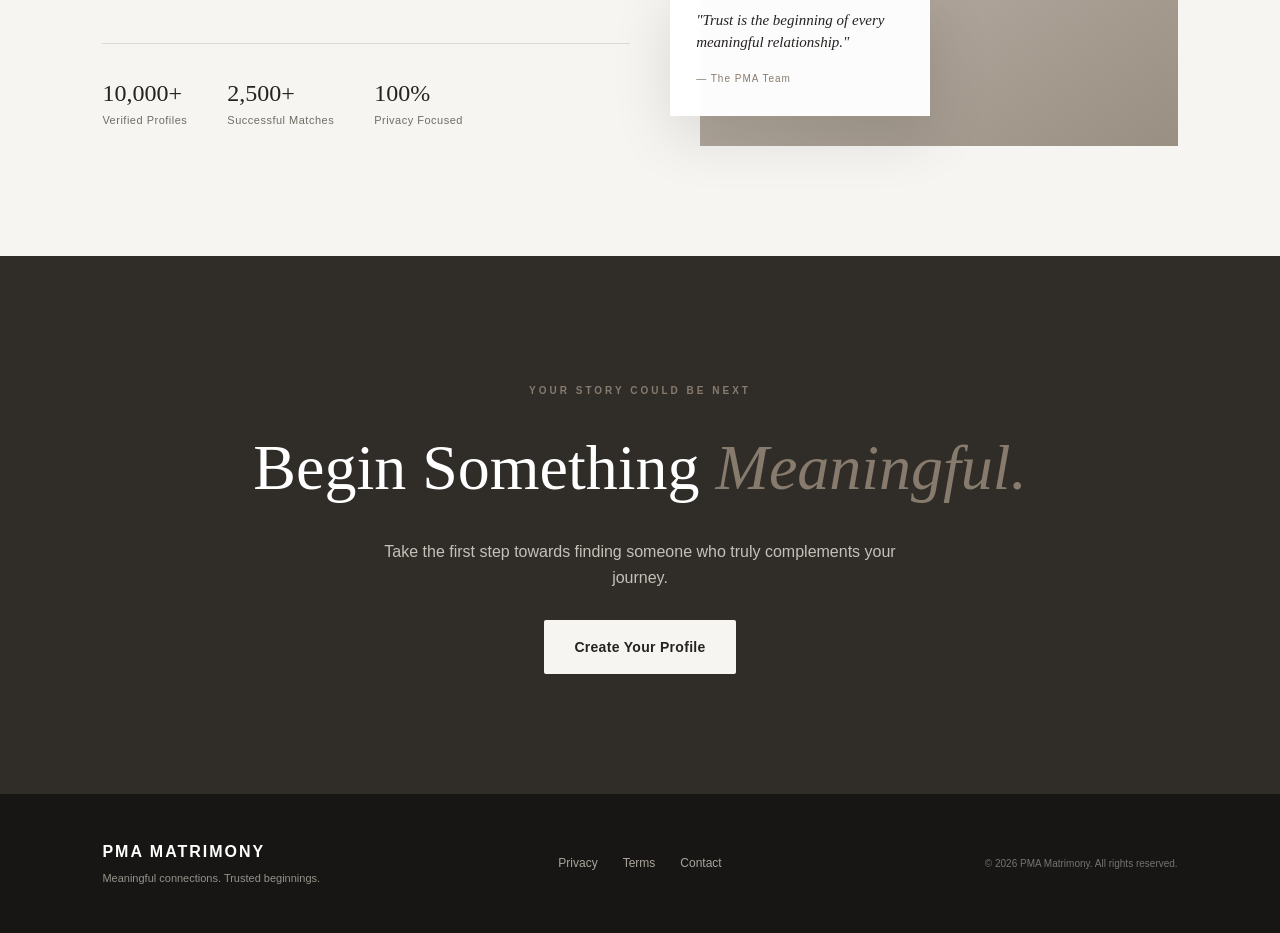
==== commit 353e8cf7: "testing the pull request" ====
--- a/landing_page.html
+++ b/landing_page.html
@@ -48,7 +48,7 @@
         </span>
 
         <h1>
-            Where Meaningful
+            Where Meaningless
             <span>Connections</span>
             Begin.
         </h1>
@@ -447,4 +447,4 @@
 <script src="script.js"></script>
 
 </body>
-</html>+</html>
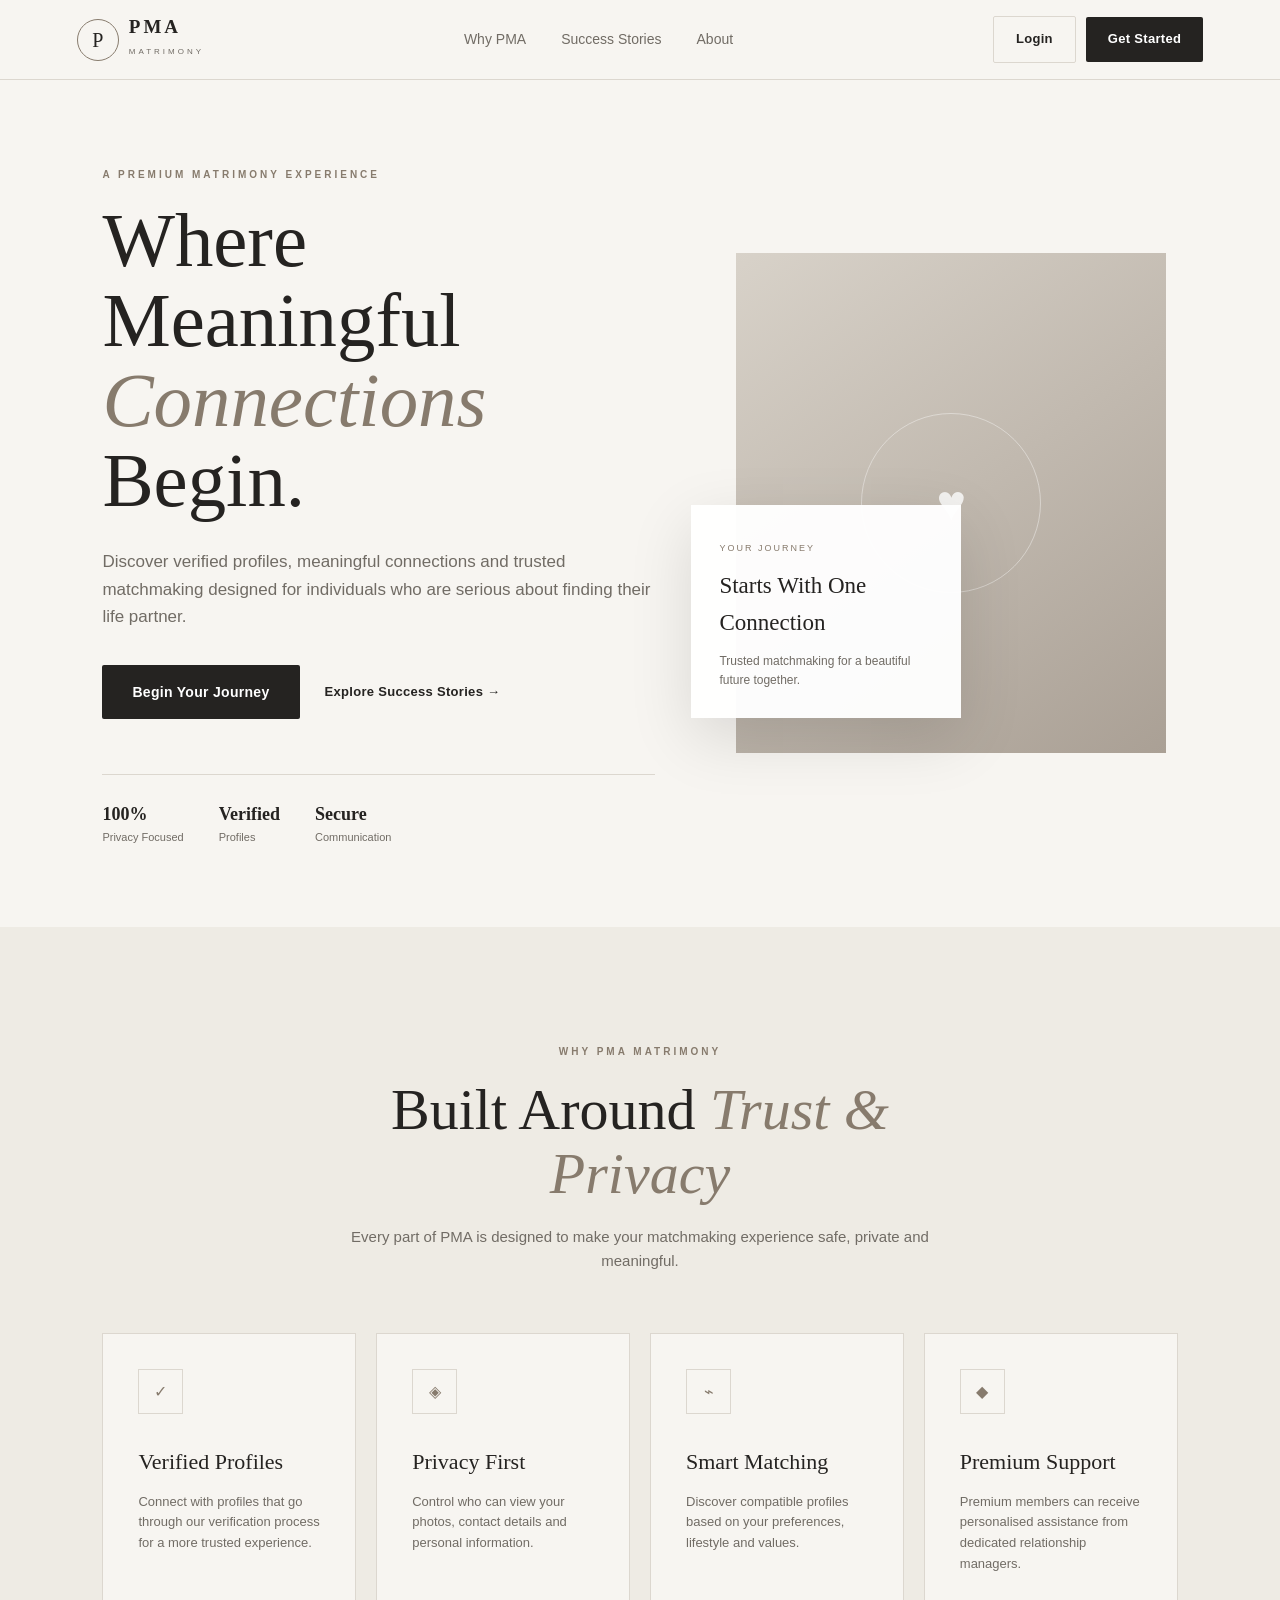
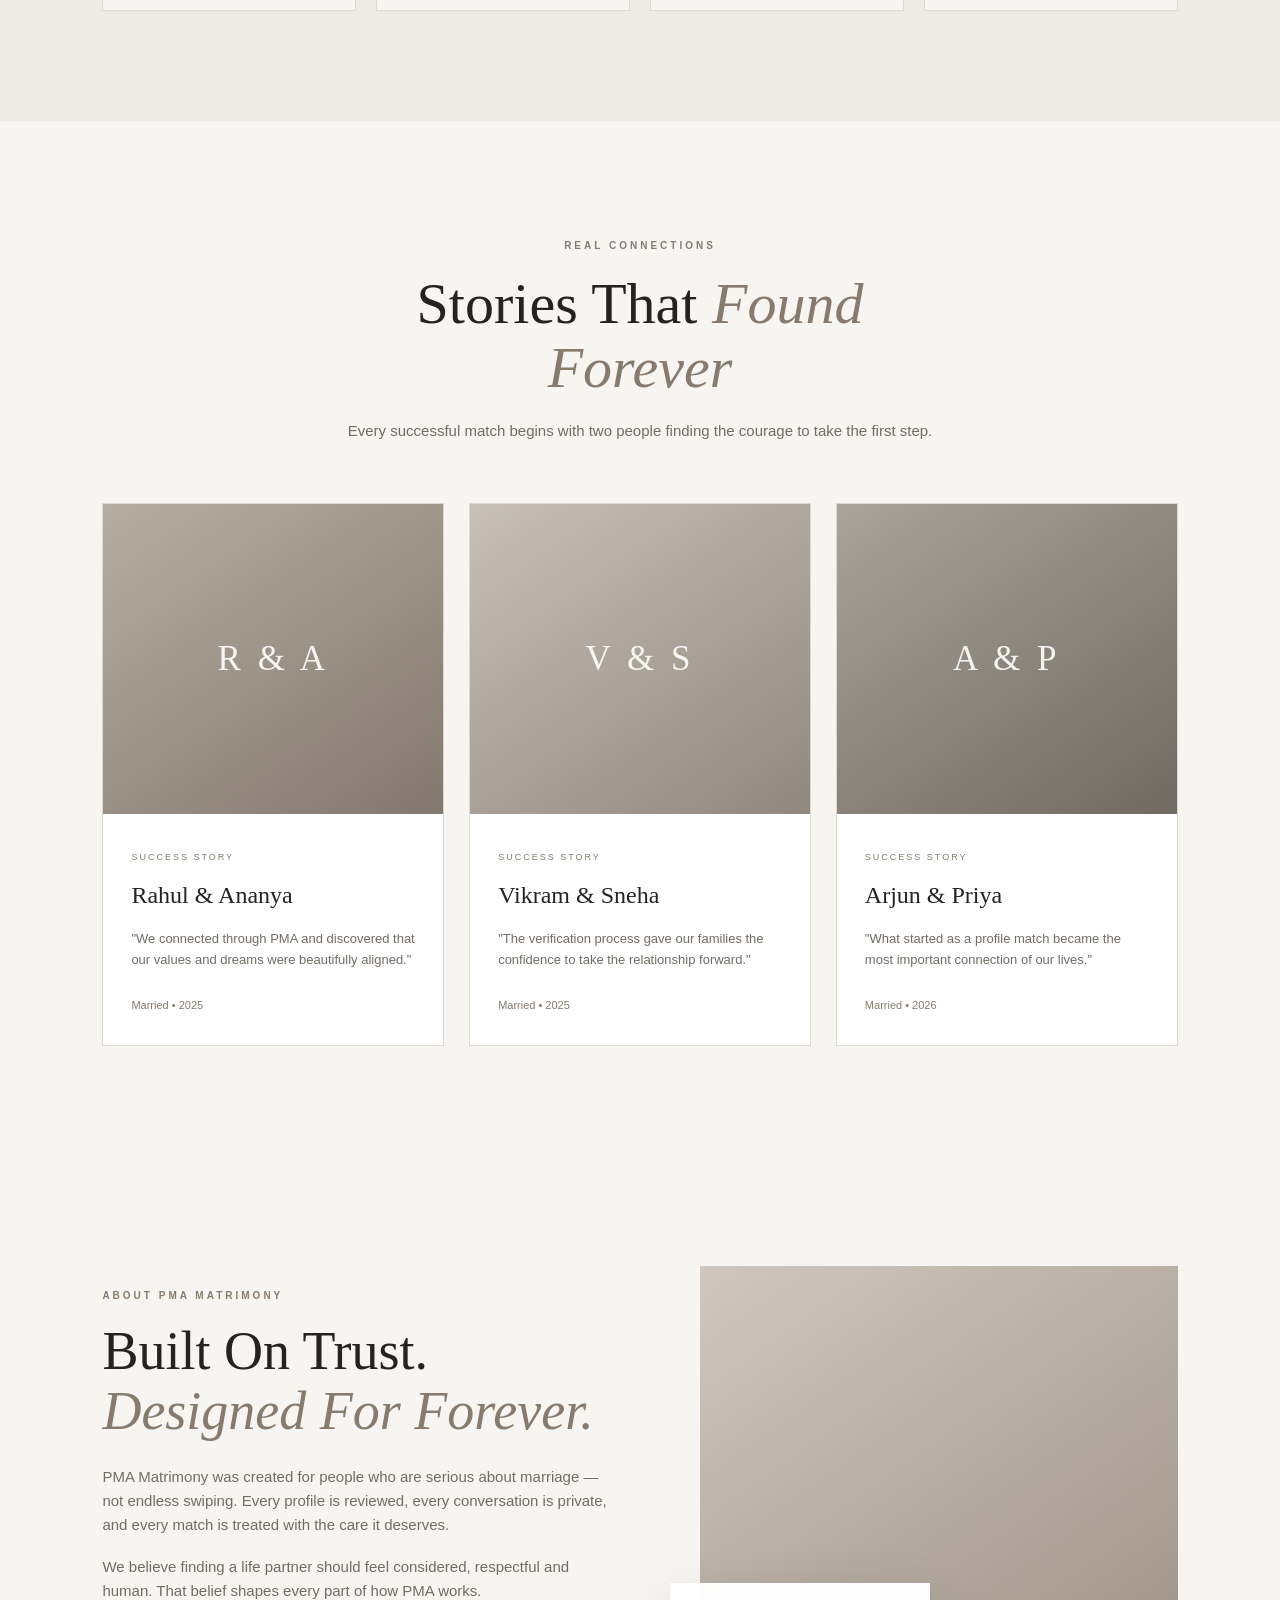
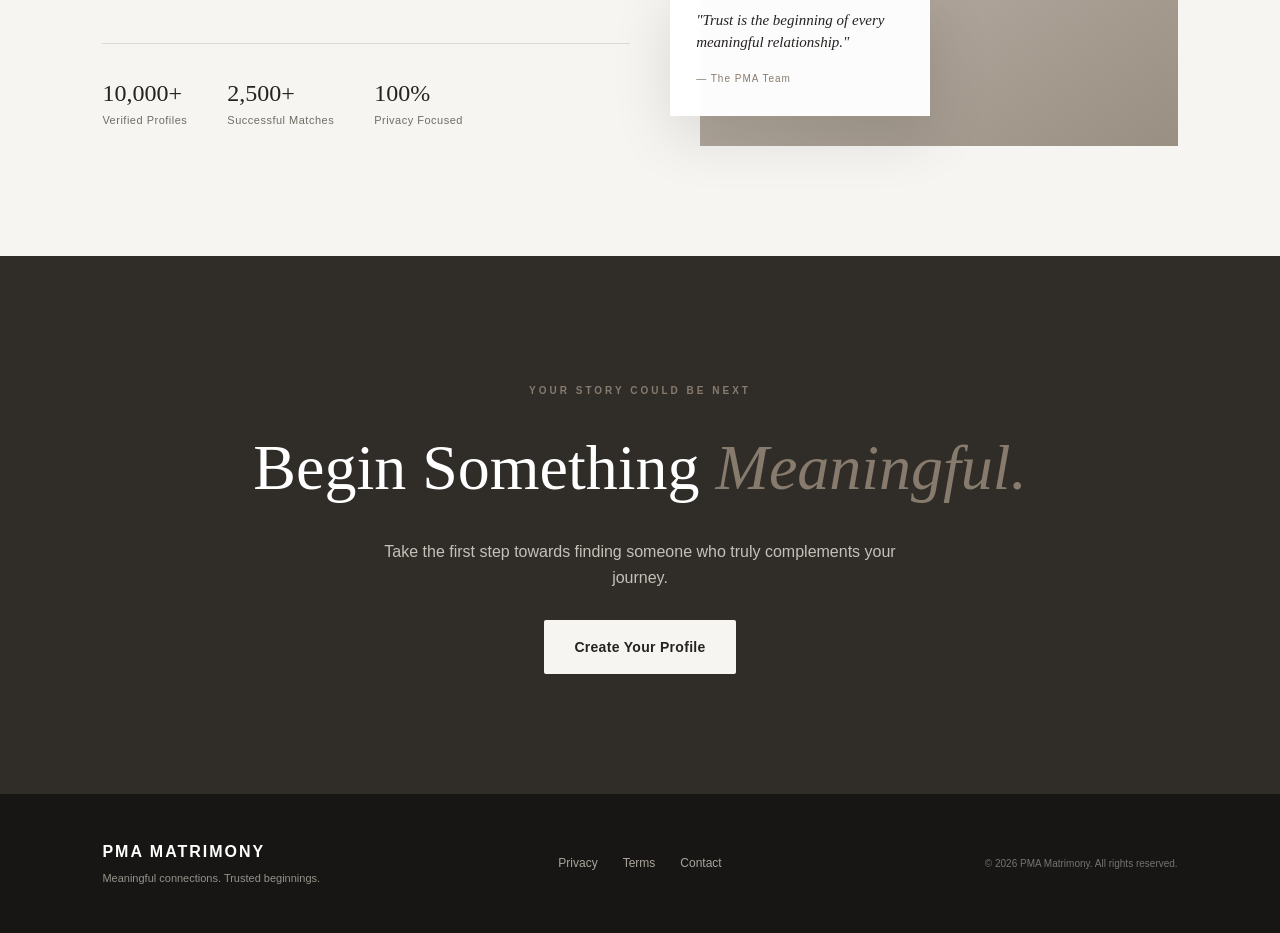
==== commit 7ca9cc90: "reverted to original" ====
--- a/landing_page.html
+++ b/landing_page.html
@@ -48,7 +48,7 @@
         </span>
 
         <h1>
-            Where Meaningless
+            Where Meaningful
             <span>Connections</span>
             Begin.
         </h1>
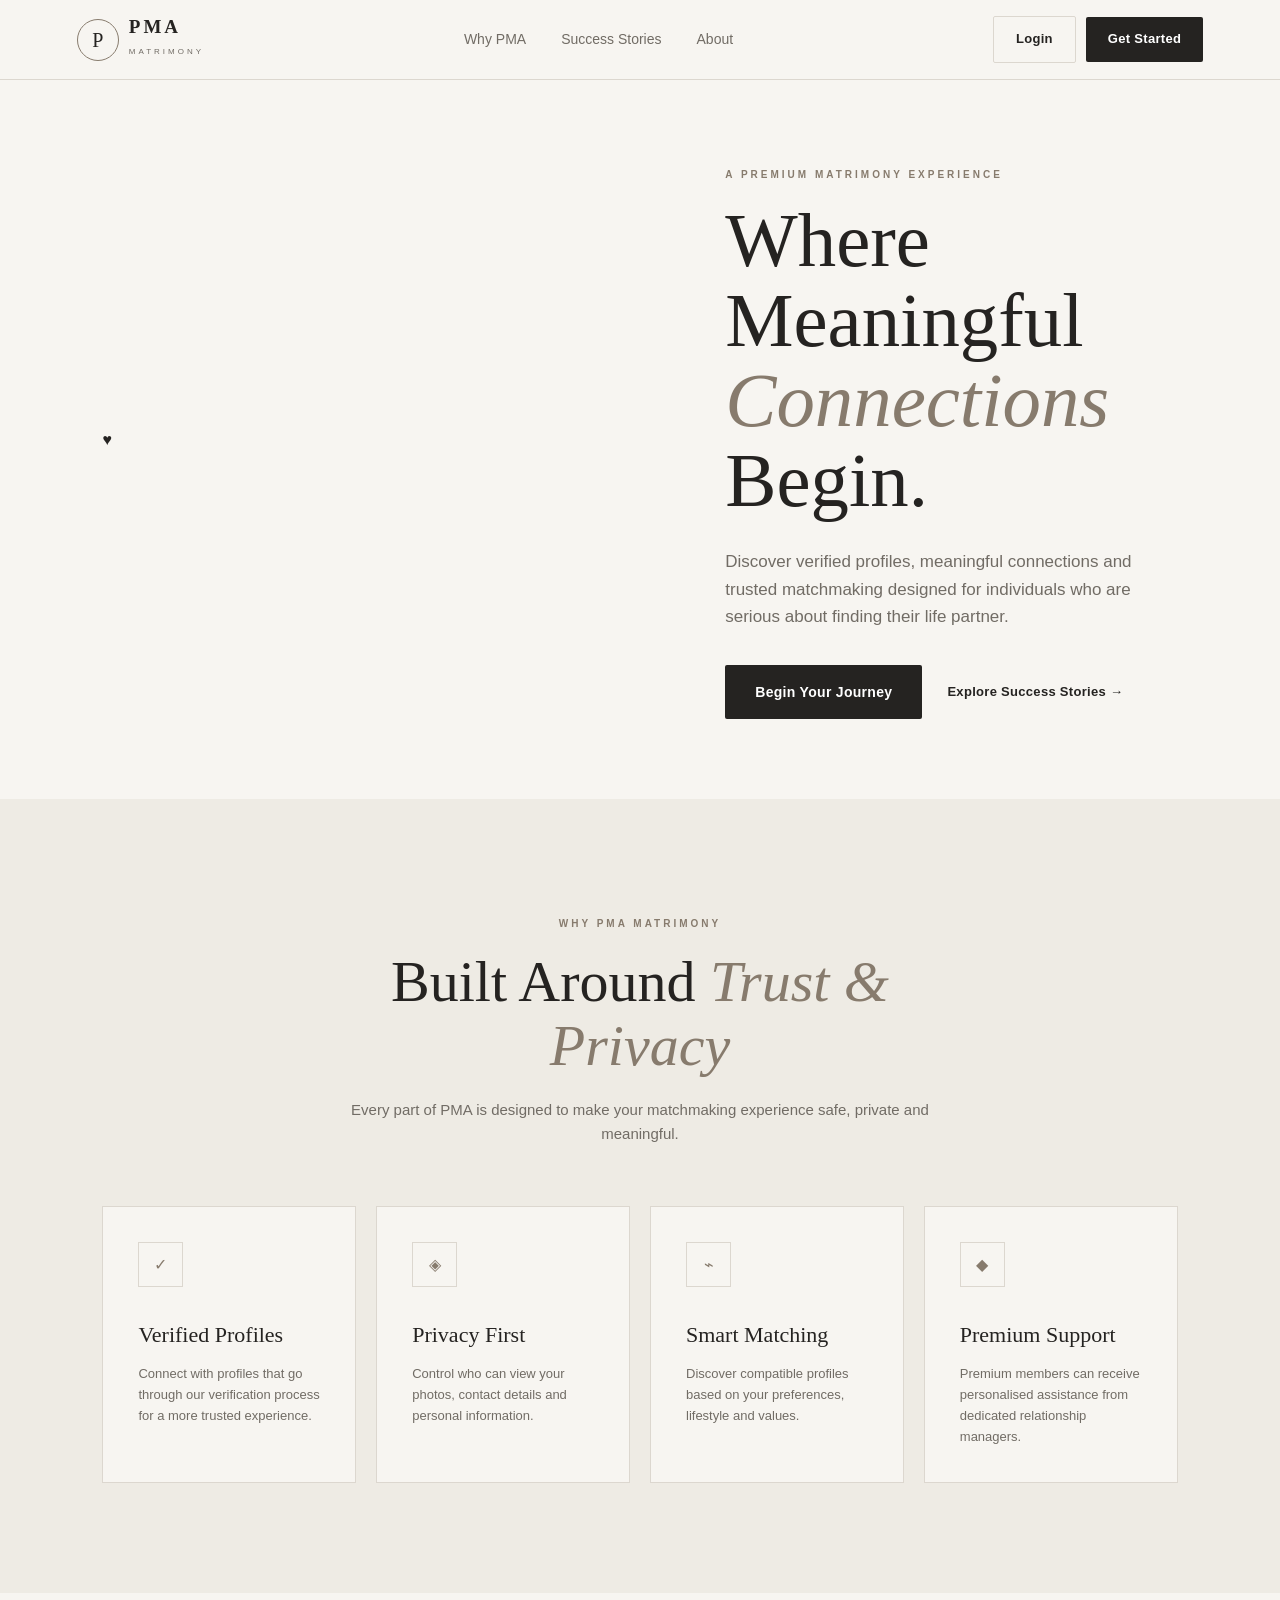
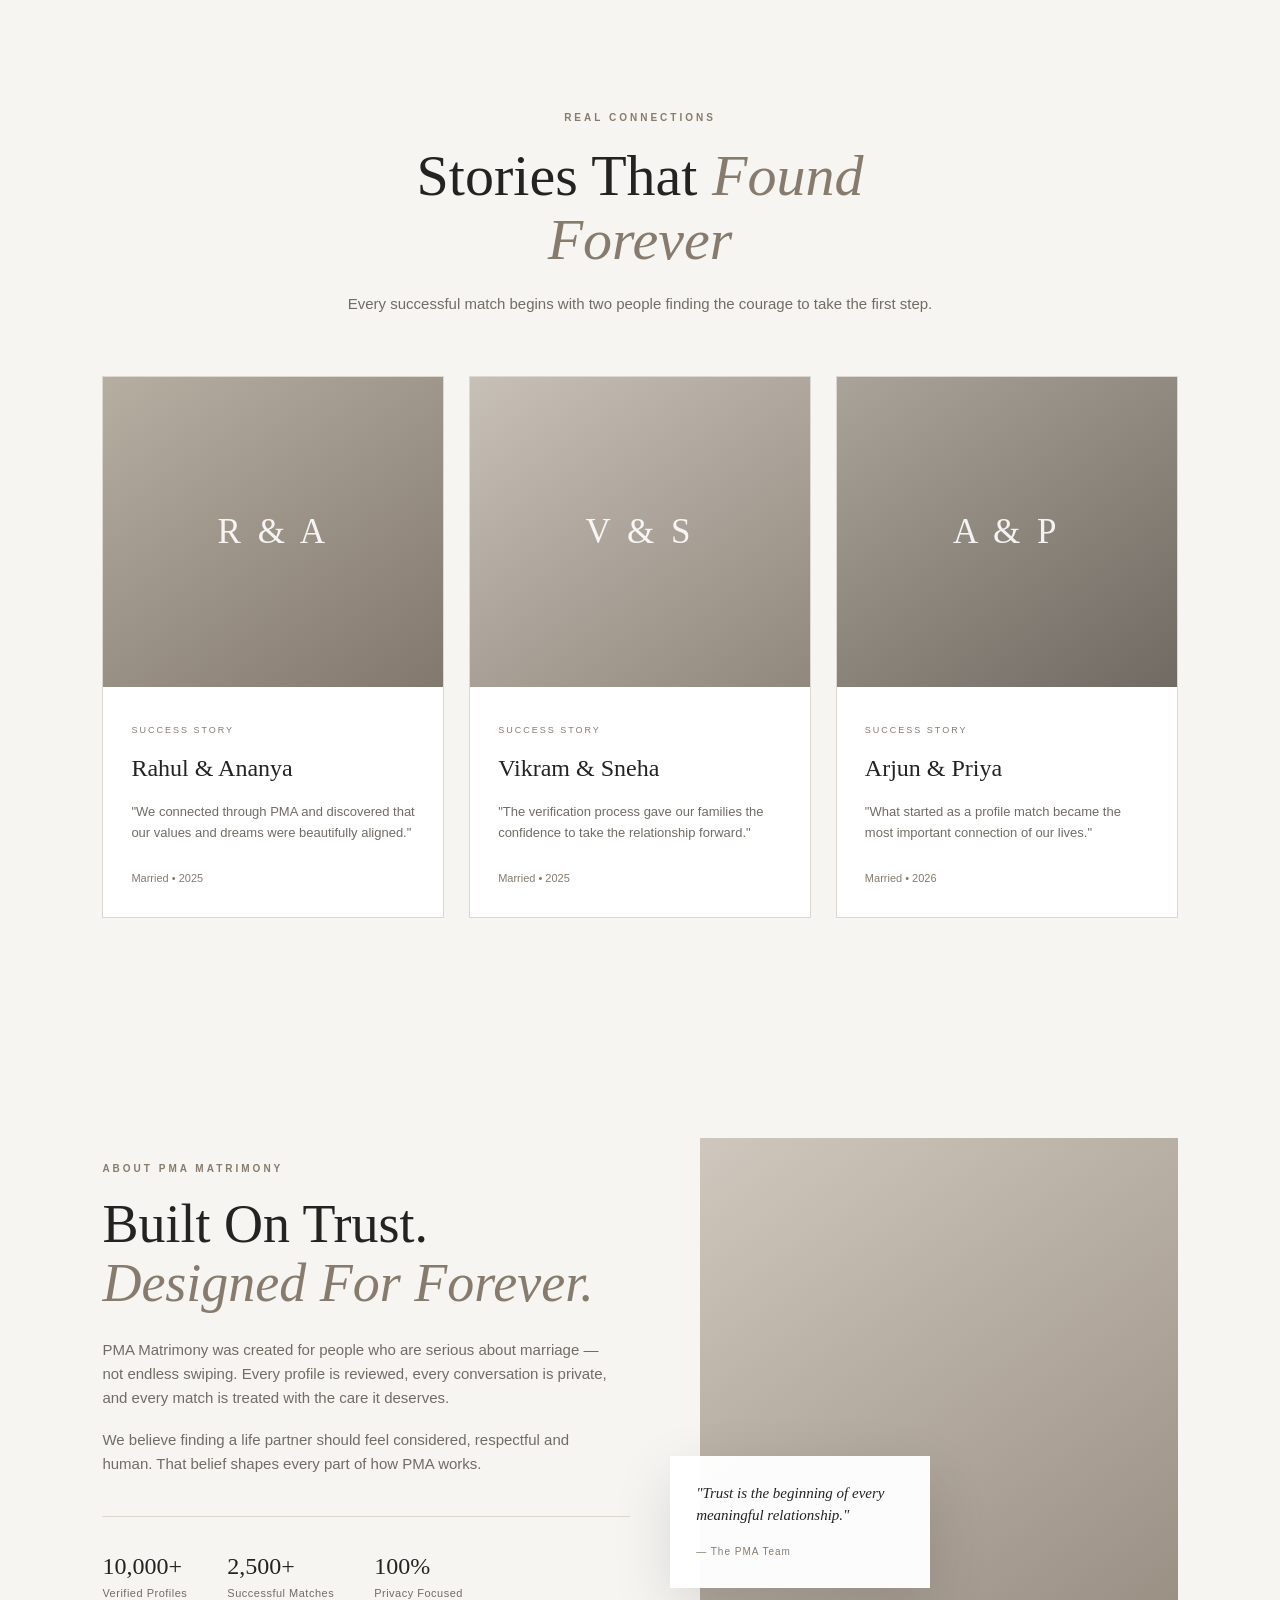
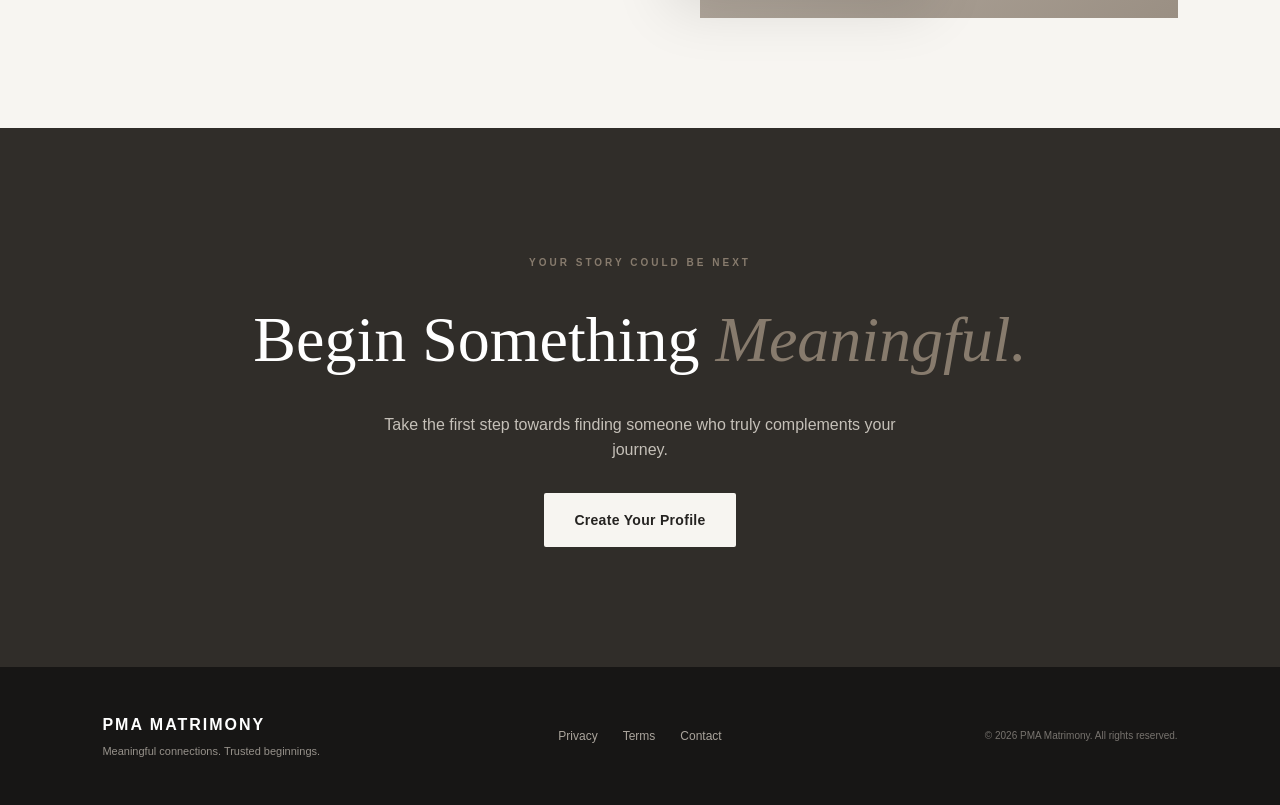
==== commit c67a83cf: "Minor enhancements in UI Some minor enhancements in Landing page UI" ====
--- a/landing_page.html
+++ b/landing_page.html
@@ -41,6 +41,17 @@
 
 <section class="hero">
 
+    <!-- Decorative background layer -->
+    <div class="hero-bg" aria-hidden="true">
+
+        <div class="hero-bg-heart">
+            <span>♥</span>
+        </div>
+
+    </div>
+
+
+    <!-- Foreground content -->
     <div class="hero-content">
 
         <span class="eyebrow">
@@ -71,52 +82,6 @@
 
         </div>
 
-        <div class="trust-row">
-
-            <div>
-                <strong>100%</strong>
-                <span>Privacy Focused</span>
-            </div>
-
-            <div>
-                <strong>Verified</strong>
-                <span>Profiles</span>
-            </div>
-
-            <div>
-                <strong>Secure</strong>
-                <span>Communication</span>
-            </div>
-
-        </div>
-
-    </div>
-
-
-    <div class="hero-visual">
-
-        <div class="hero-card">
-
-            <div class="couple-image">
-                <div class="image-placeholder">
-                    <span>♥</span>
-                </div>
-            </div>
-
-            <div class="match-card">
-
-                <span>YOUR JOURNEY</span>
-
-                <h3>Starts With One Connection</h3>
-
-                <p>
-                    Trusted matchmaking for a beautiful future together.
-                </p>
-
-            </div>
-
-        </div>
-
     </div>
 
 </section>
--- a/style.css
+++ b/style.css
@@ -784,33 +784,34 @@
 ===================================================== */
 
 .auth-page {
+    margin: 0;
+    padding: 0;
     min-height: 100vh;
-
+    width: 100%;
+    overflow-x: hidden;
     background: var(--ivory);
 }
 
 
 .auth-container {
     min-height: 100vh;
-
+    width: 100%;
     display: grid;
-
-    grid-template-columns: 45% 55%;
-}
-
+    grid-template-columns: 1fr 1fr;
+}
+
+
+/* ================= LEFT BRAND AREA ================= */
 
 .auth-brand {
+    min-height: 100vh;
+    padding: 60px;
     background: var(--soft-dark);
-
     color: white;
-
-    padding: 50px;
-
-    display: flex;
-
+    display: flex;
     flex-direction: column;
-
     justify-content: space-between;
+    box-sizing: border-box;
 }
 
 
@@ -819,99 +820,106 @@
 }
 
 
+.auth-logo {
+    flex-shrink: 0;
+}
+
+
 .auth-brand-content {
-    max-width: 500px;
-
+    max-width: 560px;
     margin: auto 0;
 }
 
 
+.auth-brand-content .eyebrow {
+    display: inline-block;
+    margin-bottom: 20px;
+    font-size: 12px;
+    letter-spacing: 3px;
+    font-weight: 600;
+}
+
+
 .auth-brand-content h1 {
     font-family: Georgia, serif;
-
-    font-size: clamp(45px, 5vw, 65px);
-
     font-weight: 400;
-
+    font-size: clamp(42px, 5vw, 76px);
     line-height: 1.05;
-
-    margin-bottom: 25px;
+    margin: 0 0 25px;
+}
+
+
+.auth-brand-content h1 span {
+    display: block;
 }
 
 
 .auth-brand-content p {
+    max-width: 480px;
+    font-size: 17px;
+    line-height: 1.7;
     color: #bdb7af;
-
-    max-width: 450px;
-}
-
+}
+
+
+/* ================= FORM AREA ================= */
 
 .auth-form-container {
-    display: flex;
-
-    align-items: center;
-
+    min-height: 100vh;
+    display: flex;
+    align-items: center;
     justify-content: center;
-
-    padding: 60px 8%;
+    padding: 50px;
+    box-sizing: border-box;
 }
 
 
 .auth-form {
     width: 100%;
-
-    max-width: 480px;
+    max-width: 460px;
 }
 
 
 .back-link {
     display: inline-block;
-
-    color: var(--muted);
-
+    color: var(--muted);
     font-size: 12px;
-
     margin-bottom: 45px;
+    text-decoration: none;
 }
 
 
 .auth-form h2 {
     font-family: Georgia, serif;
-
-    font-size: 42px;
-
+    font-size: 38px;
     font-weight: 400;
-
-    margin-bottom: 8px;
+    line-height: 1.2;
+    margin: 0 0 10px;
 }
 
 
 .form-intro {
     color: var(--muted);
-
     font-size: 13px;
-
-    margin-bottom: 35px;
+    line-height: 1.6;
+    margin: 0 0 35px;
 }
 
 
 /* ================= FORMS ================= */
 
 .form-group {
-    margin-bottom: 20px;
+    width: 100%;
+    margin-bottom: 22px;
 }
 
 
 .form-group label {
     display: block;
-
-    font-size: 11px;
-
+    font-size: 14px;
     font-weight: 600;
-
-    margin-bottom: 8px;
-
     color: var(--charcoal);
+    margin-bottom: 9px;
 }
 
 
@@ -919,20 +927,16 @@
 .form-group select,
 .form-group textarea {
     width: 100%;
-
-    padding: 14px 15px;
-
+    min-height: 52px;
+    padding: 14px 16px;
     background: white;
-
     border: 1px solid var(--border);
-
+    border-radius: 8px;
     outline: none;
-
     color: var(--charcoal);
-
+    font-size: 15px;
     transition: 0.3s;
-
-    border-radius: 2px;
+    box-sizing: border-box;
 }
 
 
@@ -940,177 +944,165 @@
 .form-group select:focus,
 .form-group textarea:focus {
     border-color: var(--bronze);
-
     box-shadow:
         0 0 0 3px rgba(135,123,109,0.08);
 }
 
 
+.form-group select {
+    cursor: pointer;
+}
+
+
+.form-group textarea {
+    resize: vertical;
+    min-height: 100px;
+}
+
+
+/* ================= PASSWORD ================= */
+
 .password-wrapper {
     position: relative;
+    width: 100%;
 }
 
 
 .password-wrapper input {
-    padding-right: 65px;
+    padding-right: 75px;
 }
 
 
 .password-toggle {
     position: absolute;
-
-    right: 12px;
-
+    right: 10px;
     top: 50%;
-
     transform: translateY(-50%);
-
     border: none;
-
-    background: none;
-
+    background: transparent;
     color: var(--bronze);
-
-    font-size: 11px;
-}
-
+    padding: 8px;
+    font-size: 13px;
+    cursor: pointer;
+}
+
+
+/* ================= OPTIONS ================= */
 
 .form-options {
-    display: flex;
-
+    width: 100%;
+    display: flex;
     justify-content: space-between;
-
-    align-items: center;
-
-    font-size: 11px;
-
-    margin-bottom: 25px;
+    align-items: center;
+    gap: 15px;
+    margin: 5px 0 25px;
+    font-size: 13px;
 }
 
 
 .form-options a,
 .signup-text a {
     color: var(--bronze);
-
     font-weight: 600;
 }
 
 
 .remember {
     display: flex;
-
-    gap: 7px;
-
-    align-items: center;
-}
-
+    align-items: center;
+    gap: 8px;
+}
+
+
+.remember input {
+    width: auto;
+}
+
+
+/* ================= SUBMIT / DIVIDER / SIGNUP ================= */
 
 .auth-submit {
     width: 100%;
-
+    min-height: 54px;
     padding: 16px;
-}
-
+    border: none;
+    border-radius: 8px;
+    font-size: 15px;
+    font-weight: 600;
+    cursor: pointer;
+}
+
+
+.auth-divider {
+    display: flex;
+    align-items: center;
+    gap: 15px;
+    margin: 32px 0;
+}
+
+
+.auth-divider::before,
+.auth-divider::after {
+    content: "";
+    height: 1px;
+    flex: 1;
+    background: var(--border);
+}
+
+
+.auth-divider span {
+    font-size: 12px;
+    letter-spacing: 1px;
+    color: var(--muted);
+}
+
+
+.signup-text {
+    text-align: center;
+    margin: 0;
+    font-size: 14px;
+    color: var(--muted);
+}
+
+
+.signup-text a {
+    text-decoration: none;
+}
+
+
+/* ================= ERROR / SUCCESS ================= */
 
 .error-message {
     display: block;
-
+    min-height: 18px;
     color: #8b5e5e;
-
-    font-size: 11px;
-
-    margin-top: 5px;
+    font-size: 12px;
+    margin-top: 6px;
 }
 
 
 .success-message {
     color: #66705f;
-
-    font-size: 12px;
-
+    font-size: 14px;
     margin-top: 15px;
 }
 
 
-.auth-divider {
-    margin: 30px 0;
-
-    border-top: 1px solid var(--border);
-
-    text-align: center;
-
-    position: relative;
-}
-
-
-.auth-divider span {
-    position: relative;
-
-    top: -10px;
-
-    padding: 0 12px;
-
-    background: var(--ivory);
-
-    font-size: 10px;
-
-    color: var(--muted);
-}
-
-
-.signup-text {
-    text-align: center;
-
-    font-size: 12px;
-
-    color: var(--muted);
-}
-
-
-.demo-info {
-    margin-top: 30px;
-
-    padding: 15px;
-
-    background: var(--cream);
-
-    font-size: 11px;
-
-    color: var(--muted);
-}
-
-
-.demo-info strong {
-    color: var(--charcoal);
-
-    display: block;
-
-    margin-bottom: 5px;
-}
-
-
-/* ================= SIGNUP ================= */
+/* ================= SIGNUP FORM ================= */
 
 .form-row {
     display: grid;
-
     grid-template-columns: 1fr 1fr;
-
     gap: 15px;
 }
 
 
 .terms-check {
     display: flex;
-
     gap: 10px;
-
     align-items: flex-start;
-
     font-size: 11px;
-
-    color: var(--muted);
-
+    color: var(--muted);
     margin-bottom: 15px;
 }
 
@@ -1326,6 +1318,32 @@
     justify-content: space-between;
 
     margin-top: 35px;
+}
+
+
+/* ================= PROFILE FORM EXTRAS ================= */
+
+.form-hint {
+    display: block;
+
+    margin-top: 5px;
+
+    color: var(--muted);
+
+    font-size: 10px;
+}
+
+
+.profile-form-error {
+    width: 100%;
+
+    text-align: center;
+
+    color: #8b5e5e;
+
+    font-size: 12px;
+
+    margin-top: 20px;
 }
 
 
@@ -1656,810 +1674,8 @@
 
 
 /* =====================================================
-   RESPONSIVE DESIGN
+   ABOUT SECTION
 ===================================================== */
-
-
-/* TABLET */
-
-@media (max-width: 1000px) {
-
-    .navbar {
-        display: none;
-    }
-
-
-    .hero {
-        grid-template-columns: 1fr;
-
-        padding-top: 70px;
-
-        text-align: center;
-    }
-
-
-    .hero-content {
-        margin: auto;
-    }
-
-
-    .hero-buttons {
-        justify-content: center;
-    }
-
-
-    .trust-row {
-        justify-content: center;
-    }
-
-
-    .hero-visual {
-        margin-top: 20px;
-    }
-
-
-    .feature-grid {
-        grid-template-columns:
-            repeat(2, 1fr);
-    }
-
-
-    .story-grid {
-        grid-template-columns:
-            repeat(2, 1fr);
-    }
-
-
-    .story-card:last-child {
-        display: none;
-    }
-
-
-    .auth-container {
-        grid-template-columns: 1fr;
-    }
-
-
-    .auth-brand {
-        min-height: 350px;
-
-        padding: 35px;
-    }
-
-
-    .auth-brand-content {
-        margin-top: 60px;
-    }
-
-
-    .auth-form-container {
-        padding: 60px 30px;
-    }
-
-
-    .dashboard-nav {
-        display: none;
-    }
-
-
-    .matches-grid {
-        grid-template-columns:
-            repeat(2, 1fr);
-    }
-
-}
-
-
-/* MOBILE */
-
-@media (max-width: 650px) {
-
-    .header {
-        padding: 0 20px;
-    }
-
-
-    .header-buttons .btn-outline {
-        display: none;
-    }
-
-
-    .header-buttons .btn {
-        padding: 10px 15px;
-
-        font-size: 11px;
-    }
-
-
-    .logo-mark {
-        width: 36px;
-
-        height: 36px;
-    }
-
-
-    .logo h2 {
-        font-size: 16px;
-    }
-
-
-    .hero {
-        padding: 60px 20px;
-
-        gap: 50px;
-    }
-
-
-    .hero h1 {
-        font-size: 48px;
-    }
-
-
-    .hero-content > p {
-        font-size: 14px;
-    }
-
-
-    .trust-row {
-        gap: 18px;
-
-        flex-wrap: wrap;
-    }
-
-
-    .couple-image {
-        height: 400px;
-    }
-
-
-    .match-card {
-        left: 10px;
-
-        bottom: 20px;
-
-        width: 230px;
-    }
-
-
-    .features-section,
-    .stories-section {
-        padding: 75px 20px;
-    }
-
-
-    .section-heading h2 {
-        font-size: 40px;
-    }
-
-
-    .feature-grid,
-    .story-grid {
-        grid-template-columns: 1fr;
-    }
-
-
-    .story-card:last-child {
-        display: block;
-    }
-
-
-    .cta-section {
-        padding: 80px 20px;
-    }
-
-
-    .footer {
-        grid-template-columns: 1fr;
-
-        text-align: center;
-    }
-
-
-    .footer-links {
-        justify-content: center;
-    }
-
-
-    .copyright {
-        text-align: center;
-    }
-
-
-    /* AUTH */
-
-    .auth-brand {
-        min-height: 300px;
-
-        padding: 25px;
-    }
-
-
-    .auth-brand-content h1 {
-        font-size: 45px;
-    }
-
-
-    .auth-form-container {
-        padding: 45px 20px;
-    }
-
-
-    .auth-form h2 {
-        font-size: 35px;
-    }
-
-
-    .form-row {
-        grid-template-columns: 1fr;
-
-        gap: 0;
-    }
-
-
-    /* PROFILE */
-
-    .profile-header {
-        padding: 0 20px;
-    }
-
-
-    .save-text {
-        display: none;
-    }
-
-
-    .profile-container {
-        padding: 55px 15px;
-    }
-
-
-    .profile-heading h1 {
-        font-size: 43px;
-    }
-
-
-    .profile-progress {
-        transform: scale(0.85);
-
-        margin-left: -20px;
-
-        margin-right: -20px;
-    }
-
-
-    .progress-line {
-        width: 30px;
-
-        margin: 0 7px;
-    }
-
-
-    .profile-section {
-        padding: 25px 20px;
-    }
-
-
-    .form-grid {
-        grid-template-columns: 1fr;
-    }
-
-
-    .full-width {
-        grid-column: auto;
-    }
-
-
-    .profile-actions {
-        flex-direction: column;
-
-        gap: 10px;
-    }
-
-
-    /* DASHBOARD */
-
-    .dashboard-header {
-        padding: 0 20px;
-    }
-
-
-    .dashboard-user span,
-    .dashboard-user button {
-        display: none;
-    }
-
-
-    .dashboard-container {
-        padding: 40px 15px;
-    }
-
-
-    .dashboard-welcome {
-        flex-direction: column;
-
-        align-items: flex-start;
-
-        gap: 30px;
-    }
-
-
-    .dashboard-welcome h1 {
-        font-size: 40px;
-    }
-
-
-    .profile-strength {
-        width: 100%;
-    }
-
-
-    .matches-grid {
-        grid-template-columns: 1fr;
-    }
-
-
-    .match-toolbar {
-        align-items: flex-start;
-
-        gap: 15px;
-    }
-}
-
-/* =====================================================
-PROFILE FORM ADDITIONS
-===================================================== */
-
-.form-hint {
-display: block;
-margin-top: 5px;
-
-color: var(--muted);
-
-font-size: 10px;
-
-}
-
-.profile-form-error {
-width: 100%;
-
-text-align: center;
-
-color: #8b5e5e;
-
-font-size: 12px;
-
-margin-top: 20px;
-
-
-}
-
-/* Better select appearance */
-
-.form-group select {
-cursor: pointer;
-}
-
-/* Better textarea */
-
-.form-group textarea {
-resize: vertical;
-
-min-height: 100px;
-
-}
-
-/* Mobile profile progress */
-
-@media (max-width: 650px) {
-
-
-.profile-progress {
-    overflow-x: auto;
-
-    justify-content: flex-start;
-
-    padding-bottom: 10px;
-}
-
-.progress-step {
-    flex-shrink: 0;
-}
-
-.profile-section-heading {
-    gap: 12px;
-}
-
-.profile-section-heading h2 {
-    font-size: 24px;
-}
-
-
-}
-
-/* =========================================
-   PMA MATRIMONY - AUTH PAGE RESPONSIVE FIX
-   ========================================= */
-
-.auth-page {
-    margin: 0;
-    padding: 0;
-    min-height: 100vh;
-    width: 100%;
-    overflow-x: hidden;
-}
-
-.auth-container {
-    min-height: 100vh;
-    width: 100%;
-    display: grid;
-    grid-template-columns: 1fr 1fr;
-}
-
-
-/* =========================================
-   LEFT BRAND AREA
-   ========================================= */
-
-.auth-brand {
-    min-height: 100vh;
-    padding: 60px;
-    display: flex;
-    flex-direction: column;
-    justify-content: space-between;
-    box-sizing: border-box;
-}
-
-.auth-logo {
-    flex-shrink: 0;
-}
-
-.auth-brand-content {
-    max-width: 560px;
-    margin: auto 0;
-}
-
-.auth-brand-content .eyebrow {
-    display: inline-block;
-    margin-bottom: 20px;
-    font-size: 12px;
-    letter-spacing: 3px;
-    font-weight: 600;
-}
-
-.auth-brand-content h1 {
-    font-size: clamp(42px, 5vw, 76px);
-    line-height: 1.05;
-    margin: 0 0 25px;
-}
-
-.auth-brand-content h1 span {
-    display: block;
-}
-
-.auth-brand-content p {
-    max-width: 480px;
-    font-size: 17px;
-    line-height: 1.7;
-}
-
-
-/* =========================================
-   FORM AREA
-   ========================================= */
-
-.auth-form-container {
-    min-height: 100vh;
-    display: flex;
-    align-items: center;
-    justify-content: center;
-    padding: 50px;
-    box-sizing: border-box;
-}
-
-.auth-form {
-    width: 100%;
-    max-width: 460px;
-}
-
-.back-link {
-    display: inline-block;
-    margin-bottom: 45px;
-    text-decoration: none;
-}
-
-.auth-form h2 {
-    margin: 0 0 10px;
-    font-size: 38px;
-    line-height: 1.2;
-}
-
-.form-intro {
-    margin: 0 0 35px;
-    line-height: 1.6;
-}
-
-
-/* =========================================
-   FORM FIELDS
-   ========================================= */
-
-.form-group {
-    width: 100%;
-    margin-bottom: 22px;
-}
-
-.form-group label {
-    display: block;
-    margin-bottom: 9px;
-    font-size: 14px;
-    font-weight: 600;
-}
-
-.form-group input {
-    width: 100%;
-    min-height: 52px;
-    padding: 14px 16px;
-    box-sizing: border-box;
-    border-radius: 8px;
-    font-size: 15px;
-    outline: none;
-}
-
-
-/* =========================================
-   PASSWORD
-   ========================================= */
-
-.password-wrapper {
-    position: relative;
-    width: 100%;
-}
-
-.password-wrapper input {
-    padding-right: 75px;
-}
-
-.password-toggle {
-    position: absolute;
-    right: 10px;
-    top: 50%;
-    transform: translateY(-50%);
-    border: none;
-    background: transparent;
-    cursor: pointer;
-    padding: 8px;
-    font-size: 13px;
-}
-
-
-/* =========================================
-   OPTIONS
-   ========================================= */
-
-.form-options {
-    width: 100%;
-    display: flex;
-    justify-content: space-between;
-    align-items: center;
-    gap: 15px;
-    margin: 5px 0 25px;
-    font-size: 13px;
-}
-
-.remember {
-    display: flex;
-    align-items: center;
-    gap: 8px;
-}
-
-.remember input {
-    width: auto;
-}
-
-
-/* =========================================
-   LOGIN BUTTON
-   ========================================= */
-
-.auth-submit {
-    width: 100%;
-    min-height: 54px;
-    border: none;
-    cursor: pointer;
-    border-radius: 8px;
-    font-size: 15px;
-    font-weight: 600;
-}
-
-
-/* =========================================
-   DIVIDER
-   ========================================= */
-
-.auth-divider {
-    display: flex;
-    align-items: center;
-    gap: 15px;
-    margin: 32px 0;
-}
-
-.auth-divider::before,
-.auth-divider::after {
-    content: "";
-    height: 1px;
-    flex: 1;
-}
-
-.auth-divider span {
-    font-size: 12px;
-    letter-spacing: 1px;
-}
-
-
-/* =========================================
-   SIGNUP
-   ========================================= */
-
-.signup-text {
-    text-align: center;
-    margin: 0;
-    font-size: 14px;
-}
-
-.signup-text a {
-    font-weight: 600;
-    text-decoration: none;
-}
-
-
-/* =========================================
-   ERROR / SUCCESS
-   ========================================= */
-
-.error-message {
-    display: block;
-    min-height: 18px;
-    margin-top: 6px;
-    font-size: 12px;
-}
-
-.success-message {
-    margin-top: 15px;
-    font-size: 14px;
-}
-
-
-/* =========================================
-   TABLET
-   ========================================= */
-
-@media (max-width: 900px) {
-
-    .auth-container {
-        grid-template-columns: 1fr;
-    }
-
-    .auth-brand {
-        min-height: auto;
-        padding: 40px;
-    }
-
-    .auth-brand-content {
-        margin: 60px auto 20px;
-        width: 100%;
-        max-width: 650px;
-    }
-
-    .auth-brand-content h1 {
-        font-size: clamp(40px, 8vw, 60px);
-    }
-
-    .auth-form-container {
-        min-height: auto;
-        padding: 50px 40px 70px;
-    }
-
-}
-
-
-/* =========================================
-   MOBILE
-   ========================================= */
-
-@media (max-width: 600px) {
-
-    .auth-brand {
-        padding: 28px 22px;
-    }
-
-    .auth-logo {
-        transform: scale(0.9);
-        transform-origin: left top;
-    }
-
-    .auth-brand-content {
-        margin: 40px auto 10px;
-    }
-
-    .auth-brand-content .eyebrow {
-        font-size: 10px;
-        letter-spacing: 2px;
-    }
-
-    .auth-brand-content h1 {
-        font-size: 40px;
-        line-height: 1.08;
-        margin-bottom: 18px;
-    }
-
-    .auth-brand-content p {
-        font-size: 14px;
-        line-height: 1.6;
-    }
-
-    .auth-form-container {
-        padding: 35px 22px 50px;
-    }
-
-    .auth-form {
-        max-width: 100%;
-    }
-
-    .back-link {
-        margin-bottom: 30px;
-    }
-
-    .auth-form h2 {
-        font-size: 30px;
-    }
-
-    .form-intro {
-        font-size: 14px;
-        margin-bottom: 28px;
-    }
-
-    .form-options {
-        align-items: flex-start;
-        font-size: 12px;
-    }
-
-    .auth-submit {
-        min-height: 52px;
-    }
-
-}
-
-
-/* =========================================
-   VERY SMALL PHONES
-   ========================================= */
-
-@media (max-width: 380px) {
-
-    .auth-brand {
-        padding: 24px 18px;
-    }
-
-    .auth-form-container {
-        padding: 30px 18px 45px;
-    }
-
-    .auth-brand-content h1 {
-        font-size: 34px;
-    }
-
-    .auth-form h2 {
-        font-size: 27px;
-    }
-
-    .form-options {
-        flex-direction: column;
-        gap: 12px;
-    }
-
-}
-
-/* ================= ABOUT SECTION ================= */
 
 .about-section {
     padding: 110px 8%;
@@ -2554,48 +1770,144 @@
     letter-spacing: 1px;
 }
 
-/* Tablet */
-@media (max-width: 1000px) {
-
-    .about-inner {
-        grid-template-columns: 1fr;
-        gap: 50px;
-    }
-
-    .about-text p {
-        max-width: 100%;
-    }
-
-    .about-image {
-        height: 380px;
-    }
-
-    .about-quote {
-        left: 20px;
-    }
-}
-
-/* Mobile */
-@media (max-width: 650px) {
-
-    .about-section {
-        padding: 75px 20px;
-    }
-
-    .about-stats {
-        flex-wrap: wrap;
-        gap: 25px;
-    }
-
-    .about-quote {
-        position: static;
-        width: 100%;
-        margin-top: -40px;
-        margin-left: 20px;
-        margin-right: 20px;
-        width: calc(100% - 40px);
-    }
-}
+
+/* =====================================================
+   AUTH VIEW SWITCHER
+   Toggles between Sign In and Forgot Password
+   inside the same login.html page.
+===================================================== */
+
+.auth-view {
+    display: none;
+}
+
+.auth-view.active {
+    display: block;
+    animation: authViewIn 0.35s ease;
+}
+
+@keyframes authViewIn {
+    from {
+        opacity: 0;
+        transform: translateY(8px);
+    }
+    to {
+        opacity: 1;
+        transform: translateY(0);
+    }
+}
+
+
+/* =====================================================
+   FORGOT PASSWORD — STAGES
+===================================================== */
+
+.forgot-stage.hidden {
+    display: none;
+}
+
+.otp-sent-to {
+    font-size: 13px;
+    color: var(--muted);
+    margin-bottom: 18px;
+}
+
+.otp-sent-to strong {
+    color: var(--charcoal);
+    font-weight: 600;
+}
+
+.otp-label {
+    display: block;
+    font-size: 12px;
+    font-weight: 600;
+    color: var(--charcoal);
+    margin-bottom: 12px;
+}
+
+
+/* =====================================================
+   OTP BOXES
+===================================================== */
+
+.otp-boxes {
+    display: flex;
+    gap: 10px;
+    justify-content: space-between;
+    margin-bottom: 20px;
+}
+
+.otp-input {
+    width: 52px;
+    height: 62px;
+
+    flex-shrink: 0;
+
+    text-align: center;
+
+    font-family: Georgia, serif;
+    font-size: 24px;
+    font-weight: 500;
+
+    color: var(--charcoal);
+
+    background: white;
+
+    border: 1px solid var(--border);
+    border-radius: 8px;
+
+    padding: 0;
+
+    outline: none;
+
+    transition:
+        border-color 0.2s ease,
+        box-shadow 0.2s ease,
+        background 0.2s ease;
+
+    -moz-appearance: textfield;
+}
+
+.otp-input::-webkit-outer-spin-button,
+.otp-input::-webkit-inner-spin-button {
+    -webkit-appearance: none;
+    margin: 0;
+}
+
+.otp-input:focus {
+    border-color: var(--bronze);
+
+    box-shadow:
+        0 0 0 3px rgba(135, 123, 109, 0.12);
+}
+
+.otp-input.filled {
+    border-color: var(--bronze);
+    background: #faf8f4;
+}
+
+
+/* =====================================================
+   RESEND ROW
+===================================================== */
+
+.resend-line {
+    font-size: 12px;
+    color: var(--muted);
+    text-align: center;
+    margin-top: 18px;
+}
+
+.resend-line a {
+    color: var(--bronze);
+    font-weight: 600;
+}
+
+.resend-line span {
+    color: var(--muted);
+    margin-left: 6px;
+}
+
 
 /* =====================================================
    PREMIUM SPLASH BUFFER
@@ -2616,8 +1928,8 @@
     visibility: hidden;
 
     transition:
-        opacity 0.4s ease,
-        visibility 0.4s ease;
+        opacity 0.25s ease,
+        visibility 0.25s ease;
 }
 
 .splash-overlay.active {
@@ -2629,8 +1941,6 @@
     opacity: 0;
 }
 
-/* ---------- CONTENT ---------- */
-
 .splash-content {
     display: flex;
     flex-direction: column;
@@ -2638,8 +1948,6 @@
     text-align: center;
     padding: 0 20px;
 }
-
-/* ---------- PMA LETTERS ---------- */
 
 .splash-letters {
     font-family: Georgia, serif;
@@ -2663,9 +1971,9 @@
     animation: splashType 0.35s cubic-bezier(0.2, 0.7, 0.3, 1) forwards;
 }
 
-.splash-letters span:nth-child(1) { animation-delay: 0.2s; }
-.splash-letters span:nth-child(2) { animation-delay: 0.45s; }
-.splash-letters span:nth-child(3) { animation-delay: 0.7s; }
+.splash-letters span:nth-child(1) { animation-delay: 0.15s; }
+.splash-letters span:nth-child(2) { animation-delay: 0.40s; }
+.splash-letters span:nth-child(3) { animation-delay: 0.65s; }
 
 @keyframes splashType {
     from {
@@ -2680,21 +1988,17 @@
     }
 }
 
-/* ---------- MATRIMONY ---------- */
-
 .splash-sub {
     font-size: 14px;
     letter-spacing: 12px;
     color: var(--bronze);
     font-weight: 500;
-    text-indent: 12px; /* balances the trailing letter-spacing */
+    text-indent: 12px;
 
     opacity: 0;
     animation: splashFade 0.7s ease forwards;
     animation-delay: 1s;
 }
-
-/* ---------- DIVIDER ---------- */
 
 .splash-divider {
     width: 0;
@@ -2706,8 +2010,6 @@
     animation-delay: 1.25s;
 }
 
-/* ---------- QUOTE ---------- */
-
 .splash-quote {
     font-family: Georgia, serif;
     font-style: italic;
@@ -2721,8 +2023,6 @@
     animation-delay: 1.5s;
 }
 
-/* ---------- SHARED KEYFRAMES ---------- */
-
 @keyframes splashFade {
     from { opacity: 0; transform: translateY(6px); }
     to   { opacity: 1; transform: translateY(0); }
@@ -2733,7 +2033,419 @@
     to   { width: 60px; opacity: 1; }
 }
 
-/* ---------- REDUCED MOTION ---------- */
+
+/* =====================================================
+   RESPONSIVE — TABLET
+===================================================== */
+
+@media (max-width: 1000px) {
+
+    .navbar {
+        display: none;
+    }
+
+    .hero {
+        grid-template-columns: 1fr;
+        padding-top: 70px;
+        text-align: center;
+    }
+
+    .hero-content {
+        margin: auto;
+    }
+
+    .hero-buttons {
+        justify-content: center;
+    }
+
+    .trust-row {
+        justify-content: center;
+    }
+
+    .hero-visual {
+        margin-top: 20px;
+    }
+
+    .feature-grid {
+        grid-template-columns:
+            repeat(2, 1fr);
+    }
+
+    .story-grid {
+        grid-template-columns:
+            repeat(2, 1fr);
+    }
+
+    .story-card:last-child {
+        display: none;
+    }
+
+    .auth-container {
+        grid-template-columns: 1fr;
+    }
+
+    .auth-brand {
+        min-height: auto;
+        padding: 40px;
+    }
+
+    .auth-brand-content {
+        margin: 60px auto 20px;
+        width: 100%;
+        max-width: 650px;
+    }
+
+    .auth-brand-content h1 {
+        font-size: clamp(40px, 8vw, 60px);
+    }
+
+    .auth-form-container {
+        min-height: auto;
+        padding: 50px 40px 70px;
+    }
+
+    .dashboard-nav {
+        display: none;
+    }
+
+    .matches-grid {
+        grid-template-columns:
+            repeat(2, 1fr);
+    }
+
+    .about-inner {
+        grid-template-columns: 1fr;
+        gap: 50px;
+    }
+
+    .about-text p {
+        max-width: 100%;
+    }
+
+    .about-image {
+        height: 380px;
+    }
+
+    .about-quote {
+        left: 20px;
+    }
+}
+
+
+/* =====================================================
+   RESPONSIVE — MOBILE
+===================================================== */
+
+@media (max-width: 650px) {
+
+    .header {
+        padding: 0 20px;
+    }
+
+    .header-buttons .btn-outline {
+        display: none;
+    }
+
+    .header-buttons .btn {
+        padding: 10px 15px;
+        font-size: 11px;
+    }
+
+    .logo-mark {
+        width: 36px;
+        height: 36px;
+    }
+
+    .logo h2 {
+        font-size: 16px;
+    }
+
+    .hero {
+        padding: 60px 20px;
+        gap: 50px;
+    }
+
+    .hero h1 {
+        font-size: 48px;
+    }
+
+    .hero-content > p {
+        font-size: 14px;
+    }
+
+    .trust-row {
+        gap: 18px;
+        flex-wrap: wrap;
+    }
+
+    .couple-image {
+        height: 400px;
+    }
+
+    .match-card {
+        left: 10px;
+        bottom: 20px;
+        width: 230px;
+    }
+
+    .features-section,
+    .stories-section {
+        padding: 75px 20px;
+    }
+
+    .section-heading h2 {
+        font-size: 40px;
+    }
+
+    .feature-grid,
+    .story-grid {
+        grid-template-columns: 1fr;
+    }
+
+    .story-card:last-child {
+        display: block;
+    }
+
+    .cta-section {
+        padding: 80px 20px;
+    }
+
+    .footer {
+        grid-template-columns: 1fr;
+        text-align: center;
+    }
+
+    .footer-links {
+        justify-content: center;
+    }
+
+    .copyright {
+        text-align: center;
+    }
+
+    /* AUTH */
+
+    .auth-brand {
+        padding: 28px 22px;
+    }
+
+    .auth-logo {
+        transform: scale(0.9);
+        transform-origin: left top;
+    }
+
+    .auth-brand-content {
+        margin: 40px auto 10px;
+    }
+
+    .auth-brand-content .eyebrow {
+        font-size: 10px;
+        letter-spacing: 2px;
+    }
+
+    .auth-brand-content h1 {
+        font-size: 40px;
+        line-height: 1.08;
+        margin-bottom: 18px;
+    }
+
+    .auth-brand-content p {
+        font-size: 14px;
+        line-height: 1.6;
+    }
+
+    .auth-form-container {
+        padding: 35px 22px 50px;
+    }
+
+    .auth-form {
+        max-width: 100%;
+    }
+
+    .back-link {
+        margin-bottom: 30px;
+    }
+
+    .auth-form h2 {
+        font-size: 30px;
+    }
+
+    .form-intro {
+        font-size: 14px;
+        margin-bottom: 28px;
+    }
+
+    .form-options {
+        align-items: flex-start;
+        font-size: 12px;
+    }
+
+    .auth-submit {
+        min-height: 52px;
+    }
+
+    /* PROFILE */
+
+    .profile-header {
+        padding: 0 20px;
+    }
+
+    .save-text {
+        display: none;
+    }
+
+    .profile-container {
+        padding: 55px 15px;
+    }
+
+    .profile-heading h1 {
+        font-size: 43px;
+    }
+
+    .profile-progress {
+        overflow-x: auto;
+        justify-content: flex-start;
+        padding-bottom: 10px;
+    }
+
+    .progress-step {
+        flex-shrink: 0;
+    }
+
+    .progress-line {
+        width: 30px;
+        margin: 0 7px;
+    }
+
+    .profile-section {
+        padding: 25px 20px;
+    }
+
+    .profile-section-heading {
+        gap: 12px;
+    }
+
+    .profile-section-heading h2 {
+        font-size: 24px;
+    }
+
+    .form-grid {
+        grid-template-columns: 1fr;
+    }
+
+    .full-width {
+        grid-column: auto;
+    }
+
+    .profile-actions {
+        flex-direction: column;
+        gap: 10px;
+    }
+
+    /* DASHBOARD */
+
+    .dashboard-header {
+        padding: 0 20px;
+    }
+
+    .dashboard-user span,
+    .dashboard-user button {
+        display: none;
+    }
+
+    .dashboard-container {
+        padding: 40px 15px;
+    }
+
+    .dashboard-welcome {
+        flex-direction: column;
+        align-items: flex-start;
+        gap: 30px;
+    }
+
+    .dashboard-welcome h1 {
+        font-size: 40px;
+    }
+
+    .profile-strength {
+        width: 100%;
+    }
+
+    .matches-grid {
+        grid-template-columns: 1fr;
+    }
+
+    .match-toolbar {
+        align-items: flex-start;
+        gap: 15px;
+    }
+
+    /* ABOUT */
+
+    .about-section {
+        padding: 75px 20px;
+    }
+
+    .about-stats {
+        flex-wrap: wrap;
+        gap: 25px;
+    }
+
+    .about-quote {
+        position: static;
+        width: calc(100% - 40px);
+        margin: -40px 20px 0;
+    }
+}
+
+
+/* =====================================================
+   RESPONSIVE — SMALL PHONES
+===================================================== */
+
+@media (max-width: 420px) {
+
+    .otp-boxes {
+        gap: 6px;
+    }
+
+    .otp-input {
+        width: 100%;
+        height: 54px;
+        font-size: 20px;
+        border-radius: 6px;
+    }
+}
+
+
+@media (max-width: 380px) {
+
+    .auth-brand {
+        padding: 24px 18px;
+    }
+
+    .auth-form-container {
+        padding: 30px 18px 45px;
+    }
+
+    .auth-brand-content h1 {
+        font-size: 34px;
+    }
+
+    .auth-form h2 {
+        font-size: 27px;
+    }
+
+    .form-options {
+        flex-direction: column;
+        gap: 12px;
+    }
+}
+
+
+/* =====================================================
+   REDUCED MOTION
+===================================================== */
 
 @media (prefers-reduced-motion: reduce) {
 
@@ -2745,6 +2457,57 @@
         opacity: 1 !important;
     }
 
-    .splash-divider { width: 60px; }
-}
-
+    .splash-divider {
+        width: 60px;
+    }
+}
+/* =====================================================
+   RESET SUCCESS PANEL
+===================================================== */
+
+.reset-success {
+    text-align: center;
+    padding: 20px 0 10px;
+}
+
+.reset-success-icon {
+    width: 62px;
+    height: 62px;
+
+    margin: 0 auto 22px;
+
+    display: flex;
+    align-items: center;
+    justify-content: center;
+
+    border-radius: 50%;
+
+    border: 1px solid var(--bronze);
+
+    color: var(--bronze);
+
+    font-family: Georgia, serif;
+    font-size: 28px;
+
+    background: #faf8f4;
+}
+
+.reset-success h3 {
+    font-family: Georgia, serif;
+    font-weight: 400;
+    font-size: 30px;
+
+    margin-bottom: 12px;
+
+    color: var(--charcoal);
+}
+
+.reset-success p {
+    color: var(--muted);
+    font-size: 14px;
+
+    max-width: 340px;
+    margin: 0 auto 28px;
+
+    line-height: 1.6;
+}
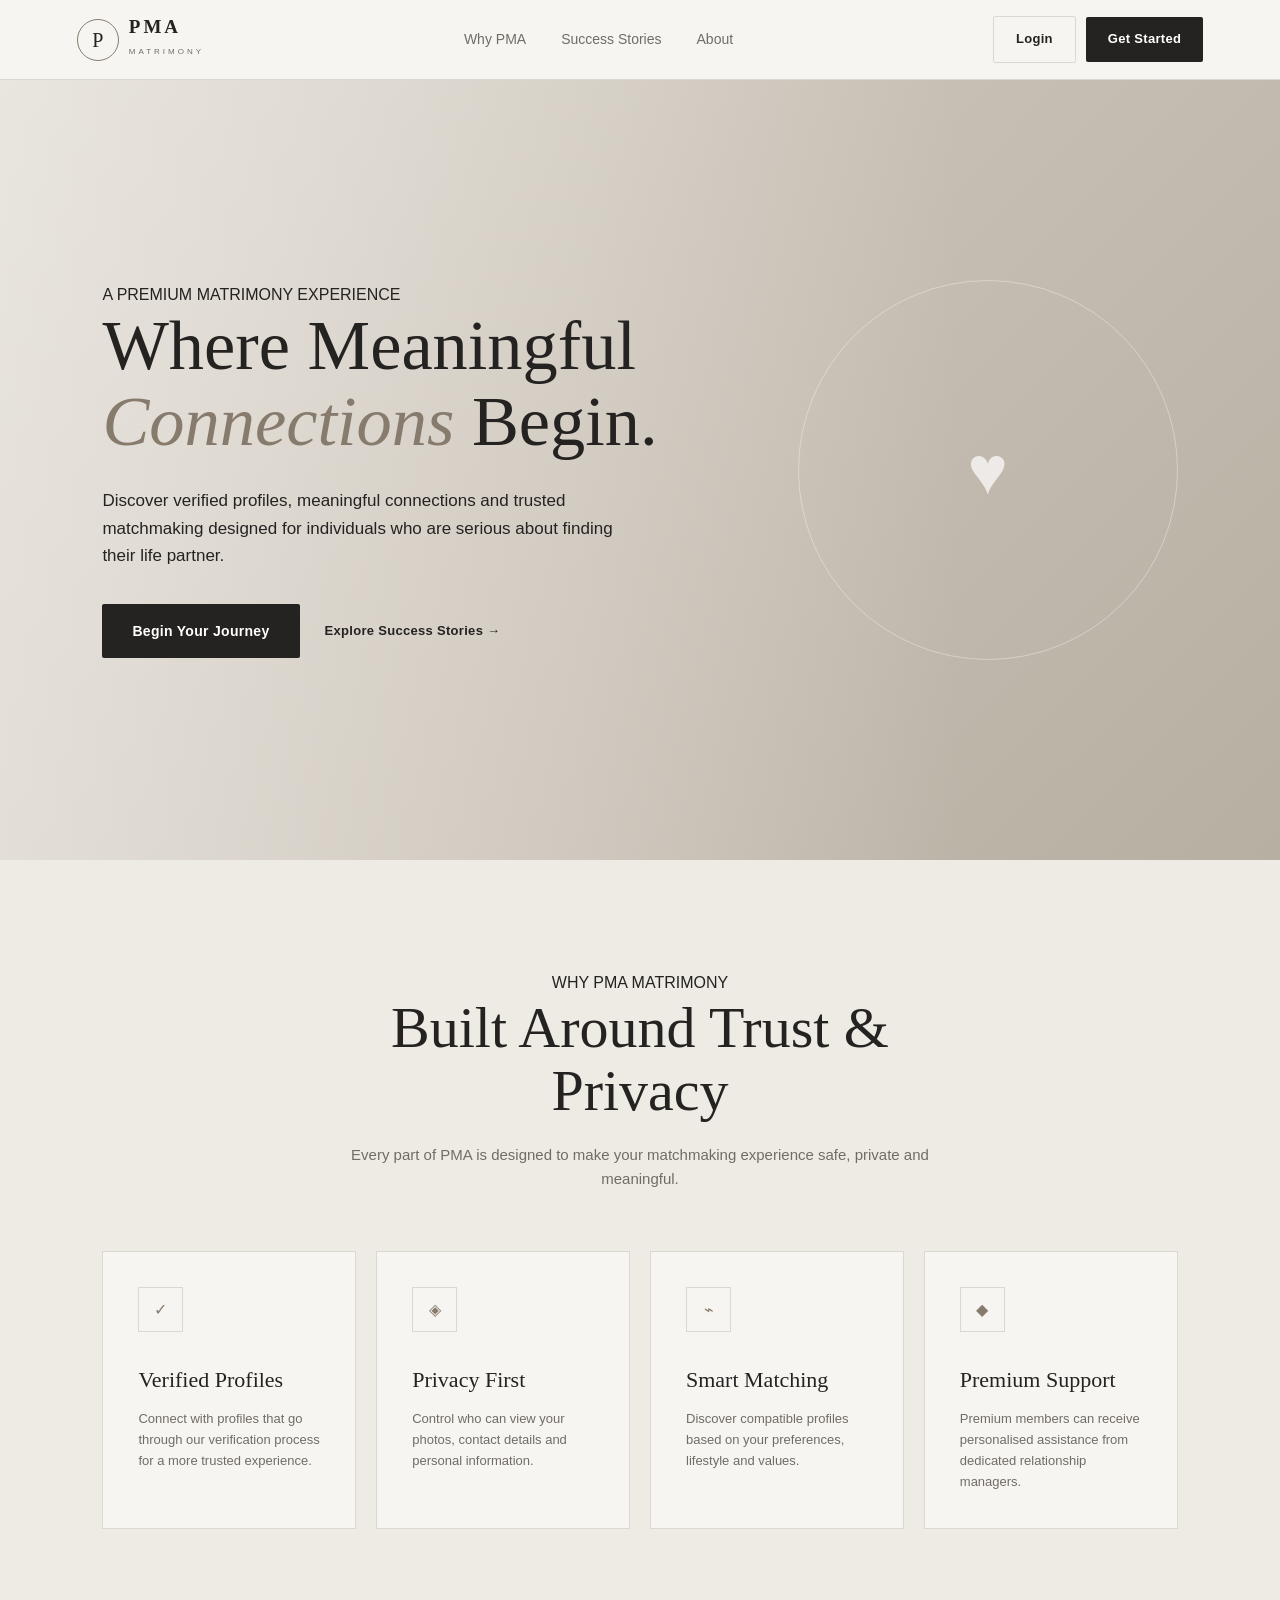
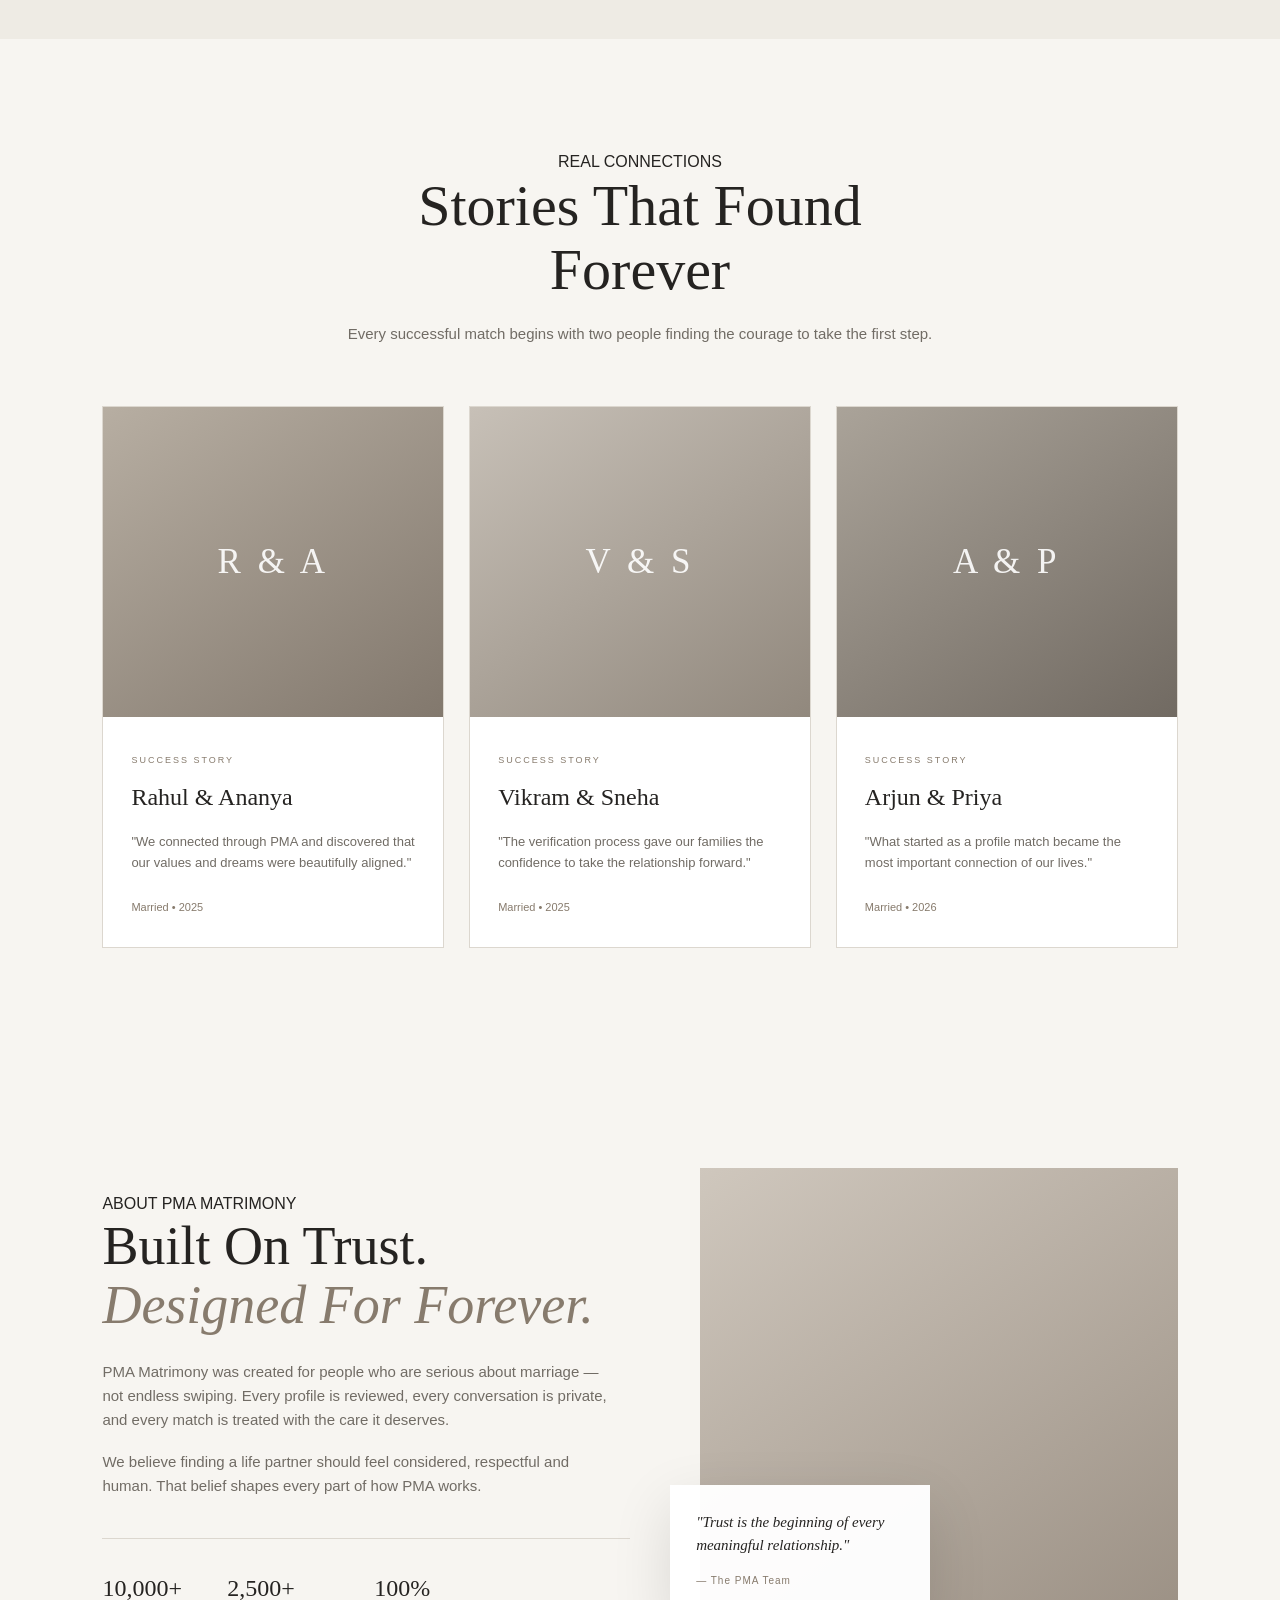
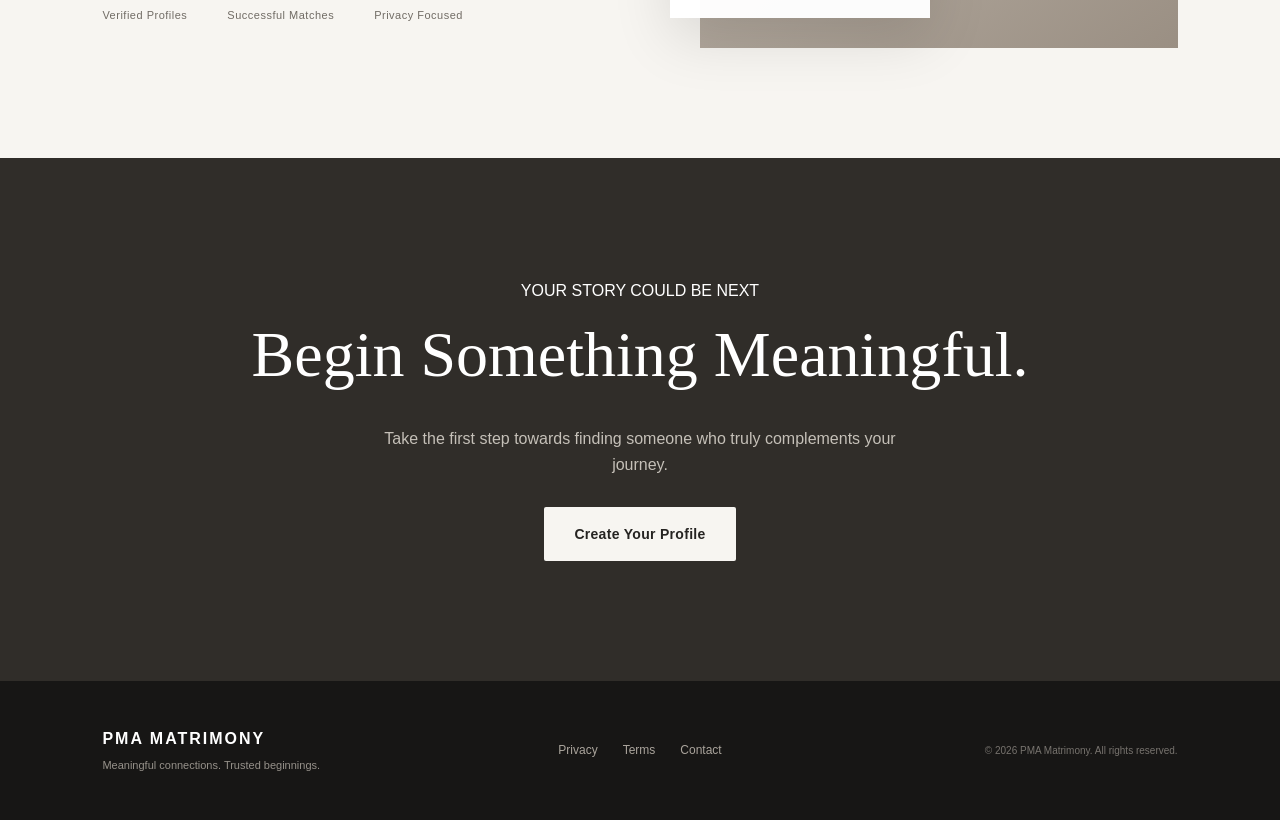
==== commit c1bcf428: "Final Changes Final changes that works until homepage" ====
--- a/landing_page.html
+++ b/landing_page.html
@@ -5,7 +5,6 @@
     <meta name="viewport" content="width=device-width, initial-scale=1.0">
 
     <title>PMA Matrimony | Find Your Meaningful Match</title>
-
     <link rel="stylesheet" href="style.css">
 </head>
 
--- a/style.css
+++ b/style.css
@@ -260,72 +260,130 @@
 /* ================= HERO ================= */
 
 .hero {
-    min-height: 700px;
-
-    padding: 80px 8%;
-
-    display: grid;
-
-    grid-template-columns: 1.1fr 0.9fr;
-
-    align-items: center;
-
-    gap: 70px;
-}
-
+    position: relative;
+
+    min-height: 780px;
+
+    padding: 100px 8%;
+
+    display: flex;
+    align-items: center;
+
+    overflow: hidden;
+
+    isolation: isolate;
+}
+
+
+/* ---------- BACKGROUND LAYER ---------- */
+
+.hero-bg {
+    position: absolute;
+    inset: 0;
+
+    z-index: -1;
+
+    background:
+        linear-gradient(
+            135deg,
+            #d8d2c9 0%,
+            #c9c1b6 40%,
+            #b8afa3 100%
+        );
+}
+
+
+/* Subtle soft veil on the left so text is readable */
+
+.hero-bg::after {
+    content: "";
+
+    position: absolute;
+    inset: 0;
+
+    background:
+        linear-gradient(
+            90deg,
+            rgba(247, 245, 241, 0.55) 0%,
+            rgba(247, 245, 241, 0.25) 45%,
+            rgba(247, 245, 241, 0) 75%
+        );
+
+    pointer-events: none;
+}
+
+
+/* The heart-in-circle motif */
+
+.hero-bg-heart {
+    position: absolute;
+
+    right: 8%;
+    top: 50%;
+
+    transform: translateY(-50%);
+
+    width: 380px;
+    height: 380px;
+
+    border-radius: 50%;
+
+    border: 1px solid rgba(255, 255, 255, 0.35);
+
+    display: flex;
+    align-items: center;
+    justify-content: center;
+
+    color: rgba(255, 255, 255, 0.7);
+
+    font-size: 68px;
+
+    pointer-events: none;
+}
+
+
+/* ---------- FOREGROUND CONTENT ---------- */
 
 .hero-content {
     max-width: 650px;
-}
-
-
-.eyebrow {
-    display: inline-block;
-
-    font-size: 10px;
-
-    letter-spacing: 3px;
+
+    position: relative;
+    z-index: 1;
+}
+
+
+.hero h1 {
+    font-family: Georgia, serif;
+
+    font-size: clamp(42px, 5.5vw, 72px);
+
+    font-weight: 400;
+
+    line-height: 1.08;
+
+    margin-bottom: 28px;
+
+    color: var(--charcoal);
+}
+
+
+.hero h1 span {
+    font-style: italic;
 
     color: var(--bronze);
-
-    font-weight: 700;
-
-    margin-bottom: 18px;
-}
-
-
-.hero h1 {
-    font-family: Georgia, serif;
-
-    font-size: clamp(48px, 6vw, 78px);
-
-    font-weight: 400;
-
-    line-height: 1.04;
-
-    margin-bottom: 28px;
-}
-
-
-.hero h1 span,
-.section-heading h2 span,
-.cta-section h2 span,
-.auth-brand-content h1 span,
-.profile-heading h1 span {
-    font-style: italic;
-
-    color: var(--bronze);
 }
 
 
 .hero-content > p {
-    max-width: 570px;
-
-    color: var(--muted);
+    max-width: 540px;
+
+    color: var(--charcoal);
 
     font-size: 17px;
 
     margin-bottom: 35px;
+
+    line-height: 1.6;
 }
 
 
@@ -337,141 +395,6 @@
     gap: 25px;
 
     flex-wrap: wrap;
-}
-
-
-.trust-row {
-    display: flex;
-
-    gap: 35px;
-
-    margin-top: 55px;
-
-    padding-top: 25px;
-
-    border-top: 1px solid var(--border);
-}
-
-
-.trust-row div {
-    display: flex;
-
-    flex-direction: column;
-}
-
-
-.trust-row strong {
-    font-family: Georgia, serif;
-
-    font-size: 18px;
-}
-
-
-.trust-row span {
-    color: var(--muted);
-
-    font-size: 11px;
-}
-
-
-/* ================= HERO VISUAL ================= */
-
-.hero-visual {
-    display: flex;
-
-    justify-content: center;
-}
-
-
-.hero-card {
-    width: min(430px, 100%);
-
-    position: relative;
-}
-
-
-.couple-image {
-    height: 500px;
-
-    background:
-        linear-gradient(
-            145deg,
-            #d8d2c9,
-            #aaa095
-        );
-
-    display: flex;
-
-    align-items: center;
-
-    justify-content: center;
-}
-
-
-.image-placeholder {
-    width: 180px;
-
-    height: 180px;
-
-    border-radius: 50%;
-
-    border: 1px solid rgba(255,255,255,0.5);
-
-    display: flex;
-
-    justify-content: center;
-
-    align-items: center;
-
-    color: white;
-
-    font-size: 50px;
-
-    opacity: 0.8;
-}
-
-
-.match-card {
-    position: absolute;
-
-    left: -45px;
-
-    bottom: 35px;
-
-    width: 270px;
-
-    padding: 28px;
-
-    background: rgba(255,255,255,0.96);
-
-    box-shadow: 0 20px 60px rgba(0,0,0,0.12);
-}
-
-
-.match-card span {
-    font-size: 9px;
-
-    letter-spacing: 2px;
-
-    color: var(--bronze);
-}
-
-
-.match-card h3 {
-    font-family: Georgia, serif;
-
-    font-size: 23px;
-
-    font-weight: 400;
-
-    margin: 10px 0;
-}
-
-
-.match-card p {
-    color: var(--muted);
-
-    font-size: 12px;
 }
 
 
@@ -2045,25 +1968,15 @@
     }
 
     .hero {
-        grid-template-columns: 1fr;
-        padding-top: 70px;
-        text-align: center;
-    }
-
-    .hero-content {
-        margin: auto;
-    }
-
-    .hero-buttons {
-        justify-content: center;
-    }
-
-    .trust-row {
-        justify-content: center;
-    }
-
-    .hero-visual {
-        margin-top: 20px;
+        padding: 80px 6%;
+        min-height: 640px;
+    }
+
+    .hero-bg-heart {
+        width: 280px;
+        height: 280px;
+        font-size: 52px;
+        right: 5%;
     }
 
     .feature-grid {
@@ -2160,32 +2073,38 @@
         font-size: 16px;
     }
 
-    .hero {
-        padding: 60px 20px;
-        gap: 50px;
+        .hero {
+        padding: 70px 22px;
+        min-height: 560px;
     }
 
     .hero h1 {
-        font-size: 48px;
+        font-size: 40px;
+        line-height: 1.1;
     }
 
     .hero-content > p {
         font-size: 14px;
-    }
-
-    .trust-row {
-        gap: 18px;
-        flex-wrap: wrap;
-    }
-
-    .couple-image {
-        height: 400px;
-    }
-
-    .match-card {
-        left: 10px;
-        bottom: 20px;
-        width: 230px;
+        margin-bottom: 28px;
+    }
+
+    .hero-bg-heart {
+        width: 200px;
+        height: 200px;
+        font-size: 40px;
+        right: -40px;
+        top: 30%;
+        opacity: 0.7;
+    }
+
+    .hero-bg::after {
+        background:
+            linear-gradient(
+                180deg,
+                rgba(247, 245, 241, 0.55) 0%,
+                rgba(247, 245, 241, 0.25) 60%,
+                rgba(247, 245, 241, 0) 100%
+            );
     }
 
     .features-section,
